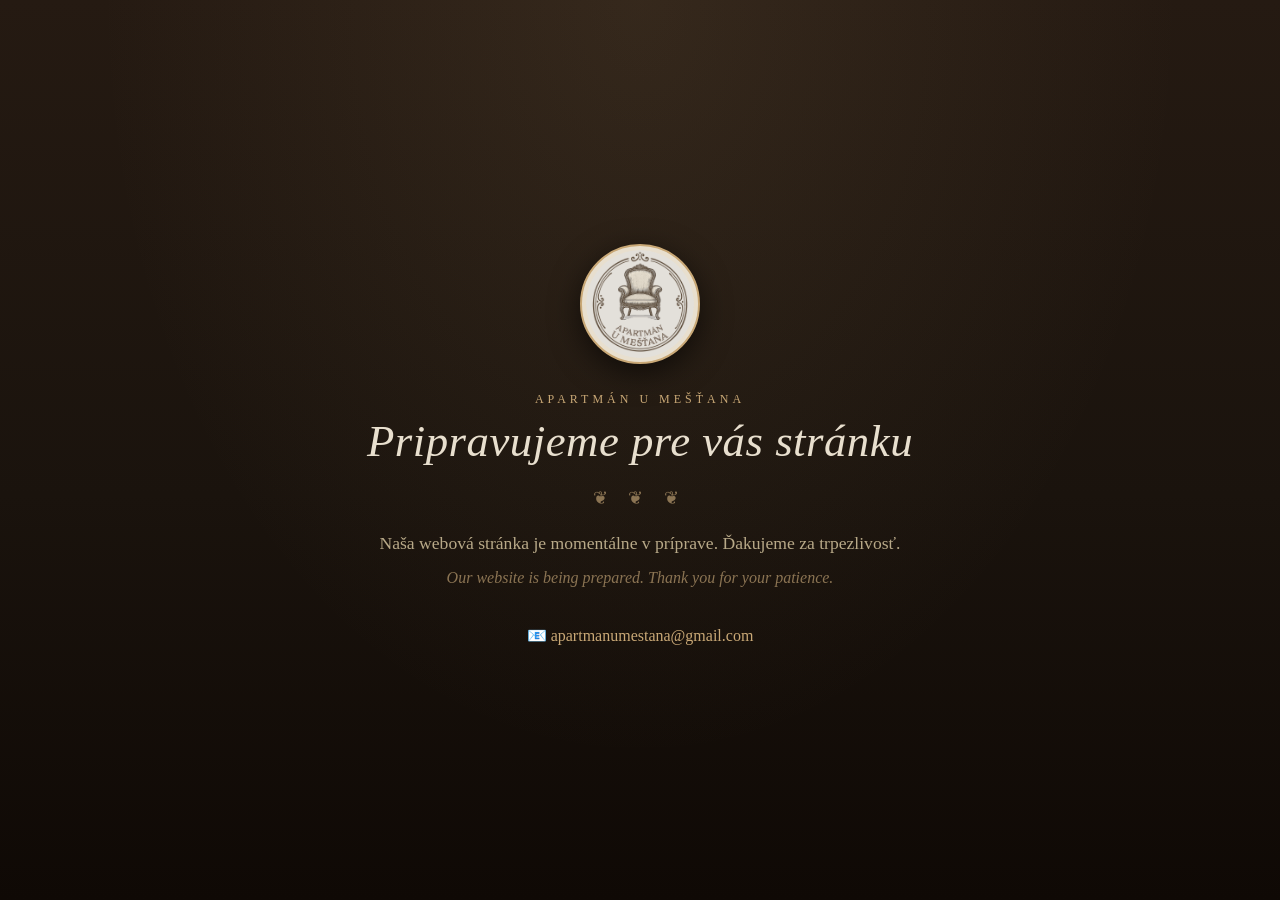
==== index.html @ 9c0160bc "Update hero lede + two section headings (SK/EN) Co-Authored-By: Claude Opus 4.8 <noreply@anthropic.c" ====
<!DOCTYPE html>
<html lang="sk">
<head>
  <meta charset="UTF-8" />
  <meta name="viewport" content="width=device-width, initial-scale=1" />
  <!-- Maintenance switch: if maintenance.js sets the flag true, show the Coming Soon page.
       Toggle by editing maintenance.js (true/false) — works from GitHub on phone or PC. -->
  <script src="maintenance.js"></script>
  <script>
    // Coming-soon redirect applies ONLY on the live site.
    // On your PC (file:// or localhost) you always see the full site,
    // regardless of the on/off switch — so you can preview any changes.
    (function () {
      var h = location.hostname;
      var isLocal = (h === "" || h === "localhost" || h === "127.0.0.1");
      if (window.SITE_MAINTENANCE && !isLocal) {
        location.replace("coming-soon.html");
      }
    })();
  </script>
  <meta name="theme-color" content="#1a130d" />

  <!-- Primary meta -->
  <title data-sk="Apartmán u Mešťana — ubytovanie v Banskej Štiavnici" data-en="Apartmán u Mešťana — accommodation in Banská Štiavnica">Apartmán u Mešťana — ubytovanie v Banskej Štiavnici</title>
  <meta name="description" data-sk="Novo zrekonštruovaný apartmán v historickom centre Banskej Štiavnice (UNESCO). Rezervujte si pobyt priamo na Booking.com." data-en="Newly renovated apartment in the historic UNESCO centre of Banská Štiavnica. Book your stay directly on Booking.com." content="Novo zrekonštruovaný apartmán v historickom centre Banskej Štiavnice (UNESCO). Rezervujte si pobyt priamo na Booking.com." />
  <link rel="canonical" href="https://apartmanumestana.sk/" />

  <!-- Open Graph -->
  <meta property="og:type" content="website" />
  <meta property="og:title" content="Apartmán u Mešťana — Banská Štiavnica" />
  <meta property="og:description" content="Novo zrekonštruovaný apartmán v historickom centre Banskej Štiavnice (UNESCO)." />
  <meta property="og:image" content="https://apartmanumestana.sk/assets/img/hero.jpg" />
  <meta property="og:url" content="https://apartmanumestana.sk/" />
  <meta property="og:locale" content="sk_SK" />
  <meta property="og:locale:alternate" content="en_US" />

  <!-- Twitter -->
  <meta name="twitter:card" content="summary_large_image" />
  <meta name="twitter:title" content="Apartmán u Mešťana — Banská Štiavnica" />
  <meta name="twitter:description" content="Novo zrekonštruovaný apartmán v historickom centre Banskej Štiavnice (UNESCO)." />
  <meta name="twitter:image" content="https://apartmanumestana.sk/assets/img/hero.jpg" />

  <!-- Favicon -->
  <link rel="icon" href="assets/favicon.png" />
  <link rel="apple-touch-icon" href="assets/favicon.png" />

  <!-- Styles -->
  <!-- Fonts (modern trial: Playfair Display headings + Inter body) -->
  <link rel="preconnect" href="https://fonts.googleapis.com" />
  <link rel="preconnect" href="https://fonts.gstatic.com" crossorigin />
  <link href="https://fonts.googleapis.com/css2?family=Inter:wght@400;500;600;700&family=Playfair+Display:ital,wght@0,500;0,600;0,700;1,500;1,600&display=swap" rel="stylesheet" />

  <link rel="stylesheet" href="styles.css" />

  <!-- Structured data -->
  <script type="application/ld+json">
  {
    "@context": "https://schema.org",
    "@type": "LodgingBusiness",
    "name": "Apartmán u Mešťana",
    "description": "Newly renovated apartment in the historic UNESCO centre of Banská Štiavnica.",
    "url": "https://apartmanumestana.sk/",
    "email": "apartmanumestana@gmail.com",
    "image": "https://apartmanumestana.sk/assets/img/hero.jpg",
    "address": {
      "@type": "PostalAddress",
      "streetAddress": "Akademická 6",
      "addressLocality": "Banská Štiavnica",
      "postalCode": "969 01",
      "addressCountry": "SK"
    },
    "geo": {
      "@type": "GeoCoordinates",
      "latitude": "48.458642",
      "longitude": "18.896763"
    },
    "amenityFeature": [
      { "@type": "LocationFeatureSpecification", "name": "Free Wi-Fi", "value": true },
      { "@type": "LocationFeatureSpecification", "name": "Parking", "value": true },
      { "@type": "LocationFeatureSpecification", "name": "Kitchen", "value": true }
    ]
  }
  </script>
</head>

<body>

  <!-- ============ HEADER / NAV ============ -->
  <header class="site-header" id="siteHeader">
    <div class="container header-inner">
      <a href="#top" class="brand">
        <img src="assets/logo.png" alt="Apartmán u Mešťana" class="brand-logo" />
        <span class="brand-name">Apartmán u Mešťana</span>
      </a>

      <nav class="nav" id="primaryNav" aria-label="Hlavná navigácia">
        <a href="#amenities" class="nav-link" data-sk="Vybavenie" data-en="Amenities">Vybavenie</a>
        <a href="#attractions" class="nav-link" data-sk="Okolie" data-en="Attractions">Okolie</a>
        <a href="#contact" class="nav-link" data-sk="Kontakt" data-en="Contact">Kontakt</a>

        <div class="lang-switch" role="group" aria-label="Language">
          <button type="button" class="lang-btn is-active" data-lang="sk" aria-pressed="true">SK</button>
          <button type="button" class="lang-btn" data-lang="en" aria-pressed="false">EN</button>
        </div>

        <a href="https://www.booking.com/hotel/sk/apartman-u-mestana.sk.html?aid=898224" target="_blank" rel="noopener" class="btn btn-primary nav-cta" data-sk="Rezervovať" data-en="Book now">Rezervovať</a>
      </nav>

      <button type="button" class="hamburger" id="hamburger" aria-label="Menu" aria-expanded="false" aria-controls="primaryNav">
        <span></span><span></span><span></span>
      </button>
    </div>
  </header>

  <main id="top">

    <!-- ============ HERO ============ -->
    <section class="hero" id="hero">
      <div class="hero-overlay"></div>
      <div class="container hero-content reveal">
        <img src="assets/logo.png" alt="Apartmán u Mešťana" class="hero-logo" />
        <p class="hero-eyebrow" data-sk="Vitajte" data-en="Welcome">Vitajte</p>
        <h1 class="hero-headline" data-sk="Apartmán u Mešťana" data-en="Apartmán u Mešťana">Apartmán u Mešťana</h1>
        <div class="hero-ornament">❦ ❦ ❦</div>
        <p class="hero-lede" data-sk="Apartmán v srdci historického centra Banskej Štiavnice zapísaného na Zozname svetového dedičstva UNESCO." data-en="An apartment in the heart of the historic centre of Banská Štiavnica, inscribed on the UNESCO World Heritage List.">Apartmán v srdci historického centra Banskej Štiavnice zapísaného na Zozname svetového dedičstva UNESCO.</p>
        <a href="https://www.booking.com/hotel/sk/apartman-u-mestana.sk.html?aid=898224" target="_blank" rel="noopener" class="btn btn-primary btn-lg" data-sk="Rezervovať" data-en="Book now">Rezervovať</a>
      </div>
    </section>

    <!-- ============ PHOTO GALLERY (apartment) ============ -->
    <section class="section" id="gallery">
      <div class="container">
        <span class="eyebrow" data-sk="Fotogaléria" data-en="Photo gallery">Fotogaléria</span>
        <h2 class="section-title" data-sk="Náš apartmán" data-en="Our apartment">Náš apartmán</h2>
        <div class="ornament">❦</div>
        <!-- Photos auto-load from assets/img/apartment/ (01.jpg, 02.jpg …) via script.js -->
        <div class="carousel">
          <button type="button" class="carousel-arrow carousel-prev" aria-label="Predchádzajúce">‹</button>
          <div class="carousel-track" id="apartmentGallery"></div>
          <button type="button" class="carousel-arrow carousel-next" aria-label="Ďalšie">›</button>
          <div class="carousel-dots" aria-hidden="true"></div>
        </div>
      </div>
    </section>

    <!-- ============ DESCRIPTION ============ -->
    <section class="section section-surface" id="about">
      <div class="container narrow">
        <span class="eyebrow" data-sk="O apartmáne" data-en="About">O apartmáne</span>
        <h2 class="section-title" data-sk="Miesto v srdci histórie" data-en="A place in the heart of history">Miesto v srdci histórie</h2>
        <div class="ornament">❦</div>
        <p class="lead" data-sk="Vitajte v Apartmáne u Mešťana – v historickom meštianskom dome zo 16. storočia priamo v centre Banskej Štiavnice. Dom je národnou kultúrnou pamiatkou a preslávila ho vzácna studňa na streche, jeden zo štiavnických divov." data-en="Welcome to Apartmán u Mešťana – a historic 16th-century burgher's house right in the centre of Banská Štiavnica. The house is a national cultural monument, made famous by the rare well on its roof, one of the wonders of Štiavnica.">Vitajte v Apartmáne u Mešťana – v historickom meštianskom dome zo 16. storočia priamo v centre Banskej Štiavnice. Dom je národnou kultúrnou pamiatkou a preslávila ho vzácna studňa na streche, jeden zo štiavnických divov.</p>
        <p data-sk="Apartmán na prvom poschodí je orientovaný do pokojnej záhrady s výhľadom do zelene a vlastnou terasou so sedením. Zažijete tu to najlepšie z oboch svetov: pamiatky UNESCO, kaviarne a galérie máte pár krokov za dverami, no vracať sa budete do tichého útočiska. Interiér s úctou nadväzuje na historický charakter domu a spája ho s pohodlím moderného bývania." data-en="The first-floor apartment faces a peaceful garden with a view of the greenery and its own seating terrace. Here you'll enjoy the best of both worlds: UNESCO monuments, cafés and galleries are just steps from your door, yet you'll return to a quiet retreat. The interior respectfully echoes the historic character of the house while pairing it with the comfort of modern living.">Apartmán na prvom poschodí je orientovaný do pokojnej záhrady s výhľadom do zelene a vlastnou terasou so sedením. Zažijete tu to najlepšie z oboch svetov: pamiatky UNESCO, kaviarne a galérie máte pár krokov za dverami, no vracať sa budete do tichého útočiska. Interiér s úctou nadväzuje na historický charakter domu a spája ho s pohodlím moderného bývania.</p>
        <p data-sk="Nebudete len návštevníkmi mesta – na chvíľu sa stanete súčasťou jeho príbehu." data-en="You won't just be visitors to the town – for a while, you'll become part of its story.">Nebudete len návštevníkmi mesta – na chvíľu sa stanete súčasťou jeho príbehu.</p>
      </div>
    </section>

    <!-- ============ KEY FACTS ============ -->
    <section class="section" id="facts">
      <div class="container">
        <span class="eyebrow" data-sk="V skratke" data-en="At a glance">V skratke</span>
        <h2 class="section-title" data-sk="Kľúčové informácie" data-en="Key facts">Kľúčové informácie</h2>
        <div class="ornament">❦</div>
        <ul class="facts-grid">
          <li class="fact reveal">
            <span class="fact-icon" aria-hidden="true"><svg viewBox="0 0 24 24" fill="none" stroke="currentColor" stroke-width="1.4" stroke-linecap="round" stroke-linejoin="round"><circle cx="8.5" cy="8" r="3"/><path d="M2.5 19.5c0-3.3 2.7-5.6 6-5.6s6 2.3 6 5.6"/><circle cx="17" cy="9" r="2.3"/><path d="M16.2 14c2.6.3 4.8 2.3 4.8 5.3"/></svg></span>
            <span class="fact-title" data-sk="Kapacita" data-en="Capacity">Kapacita</span>
            <span class="fact-desc" data-sk="2 až 3 osoby" data-en="2 to 3 guests">2 až 3 osoby</span>
          </li>
          <li class="fact reveal">
            <span class="fact-icon" aria-hidden="true"><svg viewBox="0 0 24 24" fill="none" stroke="currentColor" stroke-width="1.4" stroke-linecap="round" stroke-linejoin="round"><path d="M2 19v-4.5"/><path d="M22 19v-7"/><path d="M2 14.5h17a3 3 0 0 1 3 3"/><path d="M2 17h20"/><path d="M5 14.5v-1.6a1.3 1.3 0 0 1 1.3-1.3h3.4a1.3 1.3 0 0 1 1.3 1.3v1.6"/><path d="M11.5 14.5v-1.6a1.3 1.3 0 0 1 1.3-1.3h3.4a1.3 1.3 0 0 1 1.3 1.3v1.6"/><path d="M2 19v1.5M22 19v1.5"/></svg></span>
            <span class="fact-title" data-sk="Spálňa" data-en="Bedroom">Spálňa</span>
            <span class="fact-desc" data-sk="1 manželská posteľ" data-en="1 double bed">1 manželská posteľ</span>
          </li>
          <li class="fact reveal">
            <span class="fact-icon" aria-hidden="true"><svg viewBox="0 0 24 24" fill="none" stroke="currentColor" stroke-width="1.4" stroke-linecap="round" stroke-linejoin="round"><path d="M4 11V9a2 2 0 0 1 2-2h12a2 2 0 0 1 2 2v2"/><path d="M3 11a2 2 0 0 0-2 2v4h22v-4a2 2 0 0 0-2-2"/><path d="M4 13.5h16"/><path d="M5 17v2M19 17v2"/></svg></span>
            <span class="fact-title" data-sk="Obývačka" data-en="Living room">Obývačka</span>
            <span class="fact-desc" data-sk="Pohovka" data-en="Sofa">Pohovka</span>
          </li>
          <li class="fact reveal">
            <span class="fact-icon" aria-hidden="true"><svg viewBox="0 0 24 24" fill="none" stroke="currentColor" stroke-width="1.4" stroke-linecap="round" stroke-linejoin="round"><path d="M8 3v5a2 2 0 0 1-4 0V3"/><path d="M6 8v13"/><path d="M17 3v18"/><path d="M17 3c2 0 3 2.2 3 5.2 0 2.4-1.2 3.8-3 3.8"/></svg></span>
            <span class="fact-title" data-sk="Kuchyňa" data-en="Kitchen">Kuchyňa</span>
            <span class="fact-desc" data-sk="a jedálenský stôl" data-en="&amp; dining table">a jedálenský stôl</span>
          </li>
          <li class="fact reveal">
            <span class="fact-icon" aria-hidden="true"><svg viewBox="0 0 24 24" fill="none" stroke="currentColor" stroke-width="1.4" stroke-linecap="round" stroke-linejoin="round"><path d="M4 12V6.5A2 2 0 0 1 8 6"/><path d="M2.5 12h19"/><path d="M4 12v2.5A4.5 4.5 0 0 0 8.5 19h7a4.5 4.5 0 0 0 4.5-4.5V12"/><path d="M7 19l-1 2M17 19l1 2"/></svg></span>
            <span class="fact-title" data-sk="Kúpeľňa" data-en="Bathroom">Kúpeľňa</span>
            <span class="fact-desc" data-sk="s vaňou" data-en="with a bathtub">s vaňou</span>
          </li>
          <li class="fact reveal">
            <span class="fact-icon" aria-hidden="true"><svg viewBox="0 0 24 24" fill="none" stroke="currentColor" stroke-width="1.4" stroke-linecap="round" stroke-linejoin="round"><path d="M3 9.5V20"/><path d="M3 15h3v5"/><path d="M21 9.5V20"/><path d="M21 15h-3v5"/><path d="M8.5 12.5h7"/><path d="M12 12.5V19.5"/><path d="M9.8 19.5h4.4"/></svg></span>
            <span class="fact-title" data-sk="Pokojná terasa" data-en="Quiet terrace">Pokojná terasa</span>
            <span class="fact-desc" data-sk="a záhrada" data-en="&amp; garden">a záhrada</span>
          </li>
          <li class="fact reveal">
            <span class="fact-icon" aria-hidden="true"><svg viewBox="0 0 24 24" fill="none" stroke="currentColor" stroke-width="1.4" stroke-linecap="round" stroke-linejoin="round"><path d="M2.5 9.5a15 15 0 0 1 19 0"/><path d="M5.5 12.7a10 10 0 0 1 13 0"/><path d="M8.5 15.9a5.5 5.5 0 0 1 7 0"/><circle cx="12" cy="19" r=".8" fill="currentColor" stroke="none"/></svg></span>
            <span class="fact-title" data-sk="WiFi" data-en="Wi-Fi">WiFi</span>
            <span class="fact-desc" data-sk="zdarma" data-en="free">zdarma</span>
          </li>
          <li class="fact reveal">
            <span class="fact-icon" aria-hidden="true"><svg viewBox="0 0 24 24" fill="none" stroke="currentColor" stroke-width="1.4" stroke-linecap="round" stroke-linejoin="round"><rect x="4" y="4" width="16" height="16" rx="3.5"/><path d="M10 16.5V7.5h3.3a2.6 2.6 0 0 1 0 5.2H10"/></svg></span>
            <span class="fact-title" data-sk="Parkovanie" data-en="Parking">Parkovanie</span>
            <span class="fact-desc" data-sk="30 m od apartmánu" data-en="30 m from the apartment">30 m od apartmánu</span>
          </li>
        </ul>
      </div>
    </section>

    <!-- ============ AMENITIES ============ -->
    <section class="section section-surface" id="amenities">
      <div class="container">
        <span class="eyebrow" data-sk="Vybavenie" data-en="Amenities">Vybavenie</span>
        <h2 class="section-title" data-sk="Vybavenie apartmánu" data-en="Apartment amenities">Vybavenie apartmánu</h2>
        <div class="ornament">❦</div>
        <div class="amenities-grid">

          <div class="amenity-group reveal">
            <h3 class="amenity-title" data-sk="Spálňa" data-en="Bedroom">Spálňa</h3>
            <ul class="checklist">
              <li data-sk="Posteľná bielizeň" data-en="Bed linen">Posteľná bielizeň</li>
              <li data-sk="Zásuvky pri posteli" data-en="Bedside sockets">Zásuvky pri posteli</li>
            </ul>
          </div>

          <div class="amenity-group reveal">
            <h3 class="amenity-title" data-sk="Obývačka" data-en="Living room">Obývačka</h3>
            <ul class="checklist">
              <li data-sk="TV s plochou obrazovkou" data-en="Flat-screen TV">TV s plochou obrazovkou</li>
              <li data-sk="Wi-Fi" data-en="Wi-Fi">Wi-Fi</li>
              <li data-sk="Rádio" data-en="Radio">Rádio</li>
              <li data-sk="Spoločenské hry" data-en="Board games">Spoločenské hry</li>
              <li data-sk="Knihy" data-en="Books">Knihy</li>
            </ul>
          </div>

          <div class="amenity-group reveal">
            <h3 class="amenity-title" data-sk="Kuchyňa" data-en="Kitchen">Kuchyňa</h3>
            <ul class="checklist">
              <li data-sk="Chladnička" data-en="Fridge">Chladnička</li>
              <li data-sk="Mikrovlnná rúra" data-en="Microwave">Mikrovlnná rúra</li>
              <li data-sk="Varná doska" data-en="Hob">Varná doska</li>
              <li data-sk="Kávovar" data-en="Coffee maker">Kávovar</li>
              <li data-sk="Príslušenstvo na prípravu čaju/kávy" data-en="Tea/coffee making facilities">Príslušenstvo na prípravu čaju/kávy</li>
              <li data-sk="Hriankovač" data-en="Toaster">Hriankovač</li>
              <li data-sk="Rýchlovarná kanvica" data-en="Kettle">Rýchlovarná kanvica</li>
              <li data-sk="Kuchynský riad" data-en="Kitchenware">Kuchynský riad</li>
            </ul>
          </div>

          <div class="amenity-group reveal">
            <h3 class="amenity-title" data-sk="Kúpeľňa" data-en="Bathroom">Kúpeľňa</h3>
            <ul class="checklist">
              <li data-sk="Vaňa so sprchou" data-en="Bath with shower">Vaňa so sprchou</li>
              <li data-sk="Uteráky" data-en="Towels">Uteráky</li>
              <li data-sk="Toaletný papier" data-en="Toilet paper">Toaletný papier</li>
              <li data-sk="Toaletné potreby" data-en="Toiletries">Toaletné potreby</li>
              <li data-sk="Sušič na vlasy" data-en="Hair dryer">Sušič na vlasy</li>
            </ul>
          </div>

          <div class="amenity-group reveal">
            <h3 class="amenity-title" data-sk="Ďalšie vybavenie" data-en="More amenities">Ďalšie vybavenie</h3>
            <ul class="checklist">
              <li data-sk="Šatníková skriňa" data-en="Wardrobe">Šatníková skriňa</li>
              <li data-sk="Stojan na oblečenie" data-en="Clothes rack">Stojan na oblečenie</li>
              <li data-sk="Papuče" data-en="Slippers">Papuče</li>
              <li data-sk="Čistiace prostriedky" data-en="Cleaning products">Čistiace prostriedky</li>
              <li data-sk="Sušiak na bielizeň" data-en="Drying rack">Sušiak na bielizeň</li>
              <li data-sk="Ventilátor" data-en="Fan">Ventilátor</li>
              <li data-sk="Kúrenie" data-en="Heating">Kúrenie</li>
            </ul>
          </div>

          <div class="amenity-group reveal">
            <h3 class="amenity-title" data-sk="Exteriér a bezpečnosť" data-en="Outdoor &amp; safety">Exteriér a bezpečnosť</h3>
            <ul class="checklist">
              <li data-sk="Hasiace prístroje" data-en="Fire extinguishers">Hasiace prístroje</li>
              <li data-sk="Vonkajší kamerový systém" data-en="Outdoor CCTV">Vonkajší kamerový systém</li>
              <li data-sk="Záhradný nábytok" data-en="Garden furniture">Záhradný nábytok</li>
              <li data-sk="Pokojná terasa" data-en="Quiet terrace">Pokojná terasa</li>
              <li data-sk="Slnečné pátio" data-en="Sunny patio">Slnečné pátio</li>
              <li data-sk="Záhrada s výhľadmi" data-en="Garden with views">Záhrada s výhľadmi</li>
            </ul>
          </div>

        </div>
      </div>
    </section>

    <!-- ============ ATTRACTIONS ============ -->
    <section class="section" id="attractions">
      <div class="container">
        <span class="eyebrow" data-sk="Okolie" data-en="Nearby">Okolie</span>
        <h2 class="section-title" data-sk="Zaujímavosti v okolí" data-en="Nearby attractions">Zaujímavosti v okolí</h2>
        <div class="ornament">❦</div>
        <div class="cards-grid is-collapsed" id="attractionsGrid">

          <article class="card reveal">
            <div class="card-media"><img src="assets/img/attractions/stary-zamok.jpg" alt="Starý zámok" loading="lazy" /></div>
            <div class="card-body">
              <span class="card-label" data-sk="Hrad" data-en="Castle">Hrad</span>
              <h3 class="card-title" data-sk="Starý zámok" data-en="Old Castle">Starý zámok</h3>
              <p data-sk="Najcennejšia historická pamiatka mesta, ktorá vznikla prestavbou románskeho kostola z 13. storočia na mestský hrad. Najväčšou premenou prešla v 16. storočí počas tureckého nebezpečenstva, keď pribudli obranné múry, bašty a strážne veže. Dnes tu sídli Slovenské banské múzeum s expozíciami od kováčskej dielne až po autentickú mučiareň." data-en="The town's most valuable historic monument, created by rebuilding a 13th-century Romanesque church into a town castle. Its greatest transformation came in the 16th century during the Turkish threat, when defensive walls, bastions and watchtowers were added. Today it houses the Slovak Mining Museum, with exhibits from a blacksmith's workshop to an authentic torture chamber.">Najcennejšia historická pamiatka mesta, ktorá vznikla prestavbou románskeho kostola z 13. storočia na mestský hrad. Najväčšou premenou prešla v 16. storočí počas tureckého nebezpečenstva, keď pribudli obranné múry, bašty a strážne veže. Dnes tu sídli Slovenské banské múzeum s expozíciami od kováčskej dielne až po autentickú mučiareň.</p>
            </div>
          </article>

          <article class="card reveal">
            <div class="card-media"><img src="assets/img/attractions/novy-zamok.jpg" alt="Nový zámok" loading="lazy" /></div>
            <div class="card-body">
              <span class="card-label" data-sk="Veža" data-en="Tower">Veža</span>
              <h3 class="card-title" data-sk="Nový zámok" data-en="New Castle">Nový zámok</h3>
              <p data-sk="Renesančná strážna veža postavená v rokoch 1564 – 1571 na vrchu Frauenberg ako súčasť obrany proti tureckým vpádom. Šesťpodlažná stavba so štyrmi nárožnými baštami patrila do signalizačnej siete stredoslovenských banských miest. Dnes tu nájdete expozíciu protitureckých bojov a z najvyššieho poschodia jedinečný panoramatický výhľad na mesto." data-en="A Renaissance watchtower built between 1564 and 1571 on Frauenberg hill as part of the defenses against Turkish raids. The six-storey structure with four corner bastions belonged to the signal network of the Central Slovak mining towns. Today it holds an exhibition on the anti-Turkish wars and offers a unique panoramic view of the town from its top floor.">Renesančná strážna veža postavená v rokoch 1564 – 1571 na vrchu Frauenberg ako súčasť obrany proti tureckým vpádom. Šesťpodlažná stavba so štyrmi nárožnými baštami patrila do signalizačnej siete stredoslovenských banských miest. Dnes tu nájdete expozíciu protitureckých bojov a z najvyššieho poschodia jedinečný panoramatický výhľad na mesto.</p>
            </div>
          </article>

          <article class="card reveal">
            <div class="card-media"><img src="assets/img/attractions/trojicne-namestie.jpg" alt="Trojičné námestie" loading="lazy" /></div>
            <div class="card-body">
              <span class="card-label" data-sk="Námestie" data-en="Square">Námestie</span>
              <h3 class="card-title" data-sk="Trojičné námestie" data-en="Holy Trinity Square">Trojičné námestie</h3>
              <p data-sk="Hlavné a najživšie námestie mesta, od stredoveku centrum spoločenského aj obchodného života Banskej Štiavnice. Jeho dominantou je takmer 19 metrov vysoký barokový Morový stĺp Najsvätejšej Trojice z rokov 1710 – 1711. Námestie obklopujú historické budovy vrátane radnice a Berggerichtu, ktoré spájajú gotiku, renesanciu aj baroko." data-en="The town's main and liveliest square, the centre of social and commercial life since the Middle Ages. It is dominated by the nearly 19-metre Baroque Holy Trinity plague column from 1710–1711. The square is surrounded by historic buildings, including the town hall and the Berggericht, blending Gothic, Renaissance and Baroque.">Hlavné a najživšie námestie mesta, od stredoveku centrum spoločenského aj obchodného života Banskej Štiavnice. Jeho dominantou je takmer 19 metrov vysoký barokový Morový stĺp Najsvätejšej Trojice z rokov 1710 – 1711. Námestie obklopujú historické budovy vrátane radnice a Berggerichtu, ktoré spájajú gotiku, renesanciu aj baroko.</p>
            </div>
          </article>

          <article class="card reveal">
            <div class="card-media"><img src="assets/img/attractions/morovy-stlp.jpg" alt="Morový stĺp Najsvätejšej Trojice" loading="lazy" /></div>
            <div class="card-body">
              <span class="card-label" data-sk="Pamiatka" data-en="Monument">Pamiatka</span>
              <h3 class="card-title" data-sk="Morový stĺp" data-en="Plague Column">Morový stĺp</h3>
              <p data-sk="Jedna z najkrajších barokových pamiatok na Slovensku, postavená začiatkom 18. storočia ako poďakovanie za skončenie morovej epidémie. Takmer devätnásť metrov vysoký stĺp zdobia desiatky sôch svätcov, anjelov a náboženských symbolov. Po stáročia bol miestom procesií a slávností a dodnes tvorí prirodzené centrum historického jadra." data-en="One of the most beautiful Baroque monuments in Slovakia, erected in the early 18th century in thanks for the end of a plague epidemic. The nearly nineteen-metre column is adorned with dozens of statues of saints, angels and religious symbols. For centuries a site of processions and celebrations, it still forms the natural centre of the historic core.">Jedna z najkrajších barokových pamiatok na Slovensku, postavená začiatkom 18. storočia ako poďakovanie za skončenie morovej epidémie. Takmer devätnásť metrov vysoký stĺp zdobia desiatky sôch svätcov, anjelov a náboženských symbolov. Po stáročia bol miestom procesií a slávností a dodnes tvorí prirodzené centrum historického jadra.</p>
            </div>
          </article>

          <article class="card reveal">
            <div class="card-media"><img src="assets/img/attractions/trotuar.jpg" alt="Trotuár" loading="lazy" /></div>
            <div class="card-body">
              <span class="card-label" data-sk="Korzo" data-en="Promenade">Korzo</span>
              <h3 class="card-title" data-sk="Trotuár" data-en="The Trotuár">Trotuár</h3>
              <p data-sk="Približne 140 metrov dlhý vyvýšený chodník na ulici Andreja Kmeťa, ktorého názov pochádza z francúzskeho trottoir. Kedysi bol spoločenským centrom mesta, kde sa stretávali študenti Baníckej akadémie a mešťania — hovorilo sa mu aj „štiavnické korzo“. Dnes ho lemujú meštianske domy, galérie, kaviarne a reštaurácie a nájdete tu aj sochu legendárneho Nácka." data-en="An approximately 140-metre raised walkway on Andreja Kmeťa Street, its name derived from the French trottoir. Once the town's social hub where students of the Mining Academy met the townsfolk — it was also called the 'Štiavnica promenade'. Today it is lined with townhouses, galleries, cafés and restaurants, and you will also find the statue of the legendary Nácko here.">Približne 140 metrov dlhý vyvýšený chodník na ulici Andreja Kmeťa, ktorého názov pochádza z francúzskeho trottoir. Kedysi bol spoločenským centrom mesta, kde sa stretávali študenti Baníckej akadémie a mešťania — hovorilo sa mu aj „štiavnické korzo“. Dnes ho lemujú meštianske domy, galérie, kaviarne a reštaurácie a nájdete tu aj sochu legendárneho Nácka.</p>
            </div>
          </article>

          <article class="card reveal">
            <div class="card-media"><img src="assets/img/attractions/botanicka-zahrada.jpg" alt="Botanická záhrada" loading="lazy" /></div>
            <div class="card-body">
              <span class="card-label" data-sk="Príroda" data-en="Nature">Príroda</span>
              <h3 class="card-title" data-sk="Botanická záhrada" data-en="Botanical Garden">Botanická záhrada</h3>
              <p data-sk="Jedna z najstarších botanických záhrad na Slovensku, založená v areáli bývalej Baníckej a lesníckej akadémie. Prvé dreviny tu vysadil profesor Rudolf Feistmantel v rokoch 1838 – 1839 a dnes na ploche 3,5 hektára rastie viac ako 200 druhov stromov a kríkov. Najväčšou pýchou sú majestátne sekvojovce mamutie, vysadené už okolo roku 1880." data-en="One of the oldest botanical gardens in Slovakia, founded on the grounds of the former Mining and Forestry Academy. The first trees were planted by Professor Rudolf Feistmantel in 1838–1839, and today more than 200 species of trees and shrubs grow across its 3.5 hectares. Its greatest pride are the majestic giant sequoias, planted around 1880.">Jedna z najstarších botanických záhrad na Slovensku, založená v areáli bývalej Baníckej a lesníckej akadémie. Prvé dreviny tu vysadil profesor Rudolf Feistmantel v rokoch 1838 – 1839 a dnes na ploche 3,5 hektára rastie viac ako 200 druhov stromov a kríkov. Najväčšou pýchou sú majestátne sekvojovce mamutie, vysadené už okolo roku 1880.</p>
            </div>
          </article>

          <article class="card reveal">
            <div class="card-media"><img src="assets/img/attractions/hrob-mariny.jpg" alt="Hrob Maríny" loading="lazy" /></div>
            <div class="card-body">
              <span class="card-label" data-sk="Pamiatka" data-en="Landmark">Pamiatka</span>
              <h3 class="card-title" data-sk="Hrob Maríny" data-en="Marína's Grave">Hrob Maríny</h3>
              <p data-sk="Na Evanjelickom cintoríne je pochovaná Mária Pischlová, ktorá sa do dejín slovenskej literatúry zapísala ako Marína. Sládkovič jej po svadbe daroval rukopis básne a ona ho uchovávala až do svojej smrti v roku 1899. Jej hrob patrí dnes medzi najnavštevovanejšie literárne miesta na Slovensku." data-en="Mária Pischlová, who entered the history of Slovak literature as Marína, is buried in the Lutheran cemetery. After her wedding Sládkovič gave her the manuscript of the poem, and she kept it until her death in 1899. Her grave is today among the most visited literary sites in Slovakia.">Na Evanjelickom cintoríne je pochovaná Mária Pischlová, ktorá sa do dejín slovenskej literatúry zapísala ako Marína. Sládkovič jej po svadbe daroval rukopis básne a ona ho uchovávala až do svojej smrti v roku 1899. Jej hrob patrí dnes medzi najnavštevovanejšie literárne miesta na Slovensku.</p>
            </div>
          </article>

          <article class="card reveal">
            <div class="card-media"><img src="assets/img/attractions/piargska-brana.jpg" alt="Piargska brána" loading="lazy" /></div>
            <div class="card-body">
              <span class="card-label" data-sk="Pamiatka" data-en="Landmark">Pamiatka</span>
              <h3 class="card-title" data-sk="Piargska brána" data-en="Piarg Gate">Piargska brána</h3>
              <p data-sk="Postavená v roku 1554 ako súčasť obranného systému mesta proti vpádom Osmanskej ríše. Z piatich pôvodných mestských brán je jedinou, ktorá sa zachovala do súčasnosti. V 18. storočí bola prestavaná do elegantnejšej barokovej podoby a nad jej priechodom dodnes nájdete kamenný erb mesta." data-en="Built in 1554 as part of the town's defensive system against incursions by the Ottoman Empire. Of the five original town gates it is the only one that has survived to the present. In the 18th century it was rebuilt into a more elegant Baroque form, and above its passage you can still find the town's stone coat of arms.">Postavená v roku 1554 ako súčasť obranného systému mesta proti vpádom Osmanskej ríše. Z piatich pôvodných mestských brán je jedinou, ktorá sa zachovala do súčasnosti. V 18. storočí bola prestavaná do elegantnejšej barokovej podoby a nad jej priechodom dodnes nájdete kamenný erb mesta.</p>
            </div>
          </article>

          <article class="card reveal">
            <div class="card-media"><img src="assets/img/attractions/kalvaria.jpg" alt="Kalvária v Banskej Štiavnici" loading="lazy" /></div>
            <div class="card-body">
              <span class="card-label" data-sk="UNESCO" data-en="UNESCO">UNESCO</span>
              <h3 class="card-title" data-sk="Kalvária" data-en="Calvary">Kalvária</h3>
              <p data-sk="Jedna z najkrajších barokových kalvárií v Európe, postavená v rokoch 1744 – 1751 na vrchu Scharffenberg. Komplex tvorí 23 sakrálnych objektov rozmiestnených po svahu vulkanického kopca, pričom dominantou je Horný kostol s nádherným výhľadom. Po desaťročiach chátrania prešla medzinárodne oceňovanou obnovou a je zapísaná v zozname UNESCO." data-en="One of the most beautiful Baroque calvaries in Europe, built between 1744 and 1751 on Scharffenberg hill. The complex consists of 23 sacral structures spread across the slope of a volcanic hill, dominated by the Upper Church with its magnificent view. After decades of decay it underwent an internationally acclaimed restoration and is inscribed on the UNESCO list.">Jedna z najkrajších barokových kalvárií v Európe, postavená v rokoch 1744 – 1751 na vrchu Scharffenberg. Komplex tvorí 23 sakrálnych objektov rozmiestnených po svahu vulkanického kopca, pričom dominantou je Horný kostol s nádherným výhľadom. Po desaťročiach chátrania prešla medzinárodne oceňovanou obnovou a je zapísaná v zozname UNESCO.</p>
            </div>
          </article>

          <article class="card reveal">
            <div class="card-media"><img src="assets/img/attractions/klopacka.jpg" alt="Klopačka" loading="lazy" /></div>
            <div class="card-body">
              <span class="card-label" data-sk="Pamiatka" data-en="Landmark">Pamiatka</span>
              <h3 class="card-title" data-sk="Klopačka" data-en="Klopačka">Klopačka</h3>
              <p data-sk="Stavba z roku 1681, ktorá dreveným kladivom oznamovala začiatok a koniec pracovných zmien v baniach. Slúžila zároveň ako sídlo banskej stráže a menšia väznica pre baníkov, ktorí porušili pracovnú disciplínu. Jej drevená vežička s otvorenou zvonicou patrí k najfotografovanejším miestam v meste." data-en="A building from 1681 that used a wooden hammer to announce the start and end of mining shifts. It also served as the seat of the mining guard and a small prison for miners who broke work discipline. Its wooden turret with an open bell tower is among the most photographed spots in town.">Stavba z roku 1681, ktorá dreveným kladivom oznamovala začiatok a koniec pracovných zmien v baniach. Slúžila zároveň ako sídlo banskej stráže a menšia väznica pre baníkov, ktorí porušili pracovnú disciplínu. Jej drevená vežička s otvorenou zvonicou patrí k najfotografovanejším miestam v meste.</p>
            </div>
          </article>

          <article class="card reveal">
            <div class="card-media"><img src="assets/img/attractions/kammerhof.jpg" alt="Kammerhof" loading="lazy" /></div>
            <div class="card-body">
              <span class="card-label" data-sk="Múzeum" data-en="Museum">Múzeum</span>
              <h3 class="card-title" data-sk="Kammerhof" data-en="Kammerhof">Kammerhof</h3>
              <p data-sk="Najcennejší svetský pamiatkový objekt mesta, kde od 16. storočia sídlil Hlavný komorskogrófsky úrad riadiaci baníctvo celej stredoslovenskej oblasti. Rozsiahly komplex vznikal postupným spájaním viacerých starších budov. Dnes je hlavným sídlom Slovenského banského múzea s najrozsiahlejšou expozíciou dejín baníctva na Slovensku." data-en="The town's most valuable secular monument, where the Chief Chamber-Count's Office governed mining across the entire Central Slovak region from the 16th century. The extensive complex grew by gradually joining several older buildings. Today it is the main seat of the Slovak Mining Museum, with the most comprehensive exhibition on the history of mining in Slovakia.">Najcennejší svetský pamiatkový objekt mesta, kde od 16. storočia sídlil Hlavný komorskogrófsky úrad riadiaci baníctvo celej stredoslovenskej oblasti. Rozsiahly komplex vznikal postupným spájaním viacerých starších budov. Dnes je hlavným sídlom Slovenského banského múzea s najrozsiahlejšou expozíciou dejín baníctva na Slovensku.</p>
            </div>
          </article>

          <article class="card reveal">
            <div class="card-media"><img src="assets/img/attractions/sitno.jpg" alt="Sitno" loading="lazy" /></div>
            <div class="card-body">
              <span class="card-label" data-sk="Príroda" data-en="Nature">Príroda</span>
              <h3 class="card-title" data-sk="Sitno" data-en="Sitno">Sitno</h3>
              <p data-sk="Najvyšší vrch Štiavnických vrchov (1 009 m n. m.) so zvyškami stredovekého hradu z 13. storočia a vyhliadkovou vežou. Je opradený legendou o sitnianskych rytieroch, ktorí spia vo vnútri vrchu a prídu na pomoc národu v časoch najväčšej núdze. Výstup patrí k najobľúbenejším turistickým trasám v okolí, najčastejšie od Počúvadlianskeho jazera." data-en="The highest peak of the Štiavnica Hills (1,009 m a.s.l.), with the remains of a 13th-century medieval castle and a lookout tower. It is wrapped in the legend of the knights of Sitno, who sleep inside the mountain and will come to the nation's aid in times of greatest need. The ascent is among the most popular hiking routes in the area, most often starting from Počúvadlo Lake.">Najvyšší vrch Štiavnických vrchov (1 009 m n. m.) so zvyškami stredovekého hradu z 13. storočia a vyhliadkovou vežou. Je opradený legendou o sitnianskych rytieroch, ktorí spia vo vnútri vrchu a prídu na pomoc národu v časoch najväčšej núdze. Výstup patrí k najobľúbenejším turistickým trasám v okolí, najčastejšie od Počúvadlianskeho jazera.</p>
            </div>
          </article>

          <article class="card reveal">
            <div class="card-media"><img src="assets/img/attractions/cesta-v-case.jpg" alt="Cesta v čase" loading="lazy" /></div>
            <div class="card-body">
              <span class="card-label" data-sk="Zážitok" data-en="Experience">Zážitok</span>
              <h3 class="card-title" data-sk="Cesta v čase" data-en="Journey Through Time">Cesta v čase</h3>
              <p data-sk="Moderná zážitková expozícia priamo na Trojičnom námestí, ktorá využíva virtuálnu realitu, hologramy a interaktívne projekcie. Približne hodinová prehliadka prevedie návštevníkov históriou mesta od vzniku štiavnického supervulkánu až po rozkvet baníctva. Vhodná je pre deti aj dospelých — mnohé exponáty si možno vyskúšať na vlastnej koži." data-en="A modern experiential exhibition right on Holy Trinity Square, using virtual reality, holograms and interactive projections. The roughly hour-long tour takes visitors through the town's history, from the birth of the Štiavnica supervolcano to the flourishing of mining. Suitable for children and adults alike — many exhibits can be tried first-hand.">Moderná zážitková expozícia priamo na Trojičnom námestí, ktorá využíva virtuálnu realitu, hologramy a interaktívne projekcie. Približne hodinová prehliadka prevedie návštevníkov históriou mesta od vzniku štiavnického supervulkánu až po rozkvet baníctva. Vhodná je pre deti aj dospelých — mnohé exponáty si možno vyskúšať na vlastnej koži.</p>
            </div>
          </article>

          <article class="card reveal">
            <div class="card-media"><img src="assets/img/attractions/dom-mariny.jpg" alt="Dom Maríny a Banka lásky" loading="lazy" /></div>
            <div class="card-body">
              <span class="card-label" data-sk="Múzeum" data-en="Museum">Múzeum</span>
              <h3 class="card-title" data-sk="Dom Maríny a Banka lásky" data-en="Marína's House &amp; Bank of Love">Dom Maríny a Banka lásky</h3>
              <p data-sk="Dom na Radničnom námestí spojený s Máriou Pischlovou, životnou láskou básnika Andreja Sládkoviča a inšpiráciou pre báseň Marína. Vznikla tu zážitková expozícia Banka lásky s Trezorom lásky vytvoreným z veršov básne. Po požiaroch v marci 2023 je expozícia dočasne zatvorená a prechádza obnovou." data-en="A house on Radničné Square connected with Mária Pischlová, the lifelong love of poet Andrej Sládkovič and the inspiration for the poem Marína. The Bank of Love experience was created here, with a Vault of Love made from the poem's verses. Following fires in March 2023, the exhibition is temporarily closed and undergoing restoration.">Dom na Radničnom námestí spojený s Máriou Pischlovou, životnou láskou básnika Andreja Sládkoviča a inšpiráciou pre báseň Marína. Vznikla tu zážitková expozícia Banka lásky s Trezorom lásky vytvoreným z veršov básne. Po požiaroch v marci 2023 je expozícia dočasne zatvorená a prechádza obnovou.</p>
            </div>
          </article>

          <article class="card reveal">
            <div class="card-media"><img src="assets/img/attractions/pocuvadlianske-jazero.jpg" alt="Počúvadlianske jazero" loading="lazy" /></div>
            <div class="card-body">
              <span class="card-label" data-sk="Príroda" data-en="Nature">Príroda</span>
              <h3 class="card-title" data-sk="Počúvadlianske jazero" data-en="Počúvadlo Lake">Počúvadlianske jazero</h3>
              <p data-sk="Najväčší a najnavštevovanejší zachovaný tajch v regióne, vzdialený približne 12 kilometrov od centra mesta. Vzniklo v 18. storočí ako súčasť vodohospodárskeho systému štiavnických baní. Dnes láka čistou vodou, plážami a vodnými športmi a je ideálnym východiskom na výstup na Sitno." data-en="The largest and most visited preserved reservoir in the region, about 12 kilometres from the town centre. It was created in the 18th century as part of the water-management system of the Štiavnica mines. Today it attracts visitors with its clean water, beaches and water sports, and is an ideal starting point for the ascent of Sitno.">Najväčší a najnavštevovanejší zachovaný tajch v regióne, vzdialený približne 12 kilometrov od centra mesta. Vzniklo v 18. storočí ako súčasť vodohospodárskeho systému štiavnických baní. Dnes láka čistou vodou, plážami a vodnými športmi a je ideálnym východiskom na výstup na Sitno.</p>
            </div>
          </article>

          <article class="card reveal">
            <div class="card-media"><img src="assets/img/attractions/tajchy.jpg" alt="Tajchy" loading="lazy" /></div>
            <div class="card-body">
              <span class="card-label" data-sk="Príroda" data-en="Nature">Príroda</span>
              <h3 class="card-title" data-sk="Tajchy" data-en="The Tajchy">Tajchy</h3>
              <p data-sk="Umelé vodné nádrže budované od 16. do 18. storočia, ktoré poháňali čerpadlá a ťažné stroje v baniach. V čase najväčšieho rozmachu tvorilo systém takmer 60 tajchov a stovky kilometrov zberných jarkov; dodnes sa zachovalo približne 24. Sú jedným z hlavných dôvodov zápisu mesta do zoznamu UNESCO a dnes slúžia na oddych, turistiku aj kúpanie." data-en="Artificial water reservoirs built from the 16th to the 18th century to power the pumps and hoisting machines in the mines. At their peak the system comprised nearly 60 reservoirs and hundreds of kilometres of collecting channels; about 24 survive today. They are one of the main reasons for the town's UNESCO listing and now serve for relaxation, hiking and swimming.">Umelé vodné nádrže budované od 16. do 18. storočia, ktoré poháňali čerpadlá a ťažné stroje v baniach. V čase najväčšieho rozmachu tvorilo systém takmer 60 tajchov a stovky kilometrov zberných jarkov; dodnes sa zachovalo približne 24. Sú jedným z hlavných dôvodov zápisu mesta do zoznamu UNESCO a dnes slúžia na oddych, turistiku aj kúpanie.</p>
            </div>
          </article>

          <article class="card reveal">
            <div class="card-media"><img src="assets/img/attractions/cervena-studna.jpg" alt="Červená studňa" loading="lazy" /></div>
            <div class="card-body">
              <span class="card-label" data-sk="Príroda" data-en="Nature">Príroda</span>
              <h3 class="card-title" data-sk="Červená studňa" data-en="Červená Studňa">Červená studňa</h3>
              <p data-sk="Obľúbené výletné miesto, ktoré už od 19. storočia slúžilo ako oddychová lokalita pre obyvateľov mesta a študentov Baníckej akadémie. Dnes je významným turistickým uzlom s chodníkmi ku Kalvárii, menhirom, tajchom aj na Sitno. Názov pochádza od prameňa, ktorého voda mala pre obsah železa červenkasté sfarbenie." data-en="A popular excursion spot that has served as a recreation area for the town's residents and Mining Academy students since the 19th century. Today it is an important tourist junction, with trails to the Calvary, the menhirs, the reservoirs and to Sitno. Its name ('Red Well') comes from a spring whose water had a reddish tinge from its iron content.">Obľúbené výletné miesto, ktoré už od 19. storočia slúžilo ako oddychová lokalita pre obyvateľov mesta a študentov Baníckej akadémie. Dnes je významným turistickým uzlom s chodníkmi ku Kalvárii, menhirom, tajchom aj na Sitno. Názov pochádza od prameňa, ktorého voda mala pre obsah železa červenkasté sfarbenie.</p>
            </div>
          </article>

          <article class="card reveal">
            <div class="card-media"><img src="assets/img/attractions/muzeum-hoffmanna.jpg" alt="Múzeum Deža Hoffmanna" loading="lazy" /></div>
            <div class="card-body">
              <span class="card-label" data-sk="Múzeum" data-en="Museum">Múzeum</span>
              <h3 class="card-title" data-sk="Múzeum Deža Hoffmanna" data-en="Dežo Hoffmann Museum">Múzeum Deža Hoffmanna</h3>
              <p data-sk="Rodný dom svetoznámeho fotografa, ktorého meno je neoddeliteľne spojené so skupinou Beatles. Pred jeho objektívom stáli Rolling Stones, Frank Sinatra, Marilyn Monroe, Charlie Chaplin či Jimi Hendrix. Komorné múzeum si prezriete za 30 až 60 minút a je ideálnou zastávkou pre milovníkov fotografie aj hudby." data-en="The birthplace of the world-famous photographer whose name is inseparably linked with the Beatles. The Rolling Stones, Frank Sinatra, Marilyn Monroe, Charlie Chaplin and Jimi Hendrix all posed before his lens. The intimate museum takes 30 to 60 minutes to see and is an ideal stop for lovers of photography and music alike.">Rodný dom svetoznámeho fotografa, ktorého meno je neoddeliteľne spojené so skupinou Beatles. Pred jeho objektívom stáli Rolling Stones, Frank Sinatra, Marilyn Monroe, Charlie Chaplin či Jimi Hendrix. Komorné múzeum si prezriete za 30 až 60 minút a je ideálnou zastávkou pre milovníkov fotografie aj hudby.</p>
            </div>
          </article>

          <article class="card reveal">
            <div class="card-media"><img src="assets/img/attractions/kostol-katariny.jpg" alt="Kostol sv. Kataríny" loading="lazy" /></div>
            <div class="card-body">
              <span class="card-label" data-sk="Kostol" data-en="Church">Kostol</span>
              <h3 class="card-title" data-sk="Kostol sv. Kataríny" data-en="Church of St. Catherine">Kostol sv. Kataríny</h3>
              <p data-sk="Jeden z najkrajších neskorogotických kostolov na Slovensku, postavený v rokoch 1488 – 1491. Miestni ho nazývajú aj „Slovenský kostol“, pretože sa v ňom od roku 1658 pravidelne konali bohoslužby v slovenčine. Interiér ukrýva vzácnu sieťovú klenbu, gotické kamenné portály a historické oltáre." data-en="One of the most beautiful late-Gothic churches in Slovakia, built between 1488 and 1491. Locals also call it the 'Slovak Church', because services in Slovak have been held here regularly since 1658. Its interior hides a precious net vault, Gothic stone portals and historic altars.">Jeden z najkrajších neskorogotických kostolov na Slovensku, postavený v rokoch 1488 – 1491. Miestni ho nazývajú aj „Slovenský kostol“, pretože sa v ňom od roku 1658 pravidelne konali bohoslužby v slovenčine. Interiér ukrýva vzácnu sieťovú klenbu, gotické kamenné portály a historické oltáre.</p>
            </div>
          </article>

          <article class="card reveal">
            <div class="card-media"><img src="assets/img/attractions/kostol-nanebovzatia.jpg" alt="Kostol Nanebovzatia Panny Márie" loading="lazy" /></div>
            <div class="card-body">
              <span class="card-label" data-sk="Kostol" data-en="Church">Kostol</span>
              <h3 class="card-title" data-sk="Kostol Nanebovzatia Panny Márie" data-en="Church of the Assumption">Kostol Nanebovzatia Panny Márie</h3>
              <p data-sk="Najstaršia zachovaná sakrálna stavba mesta, ktorú v 13. storočí postavili dominikáni ako súčasť svojho kláštora. Počas stáročí prešiel viacerými prestavbami, a tak dnes spája gotické základy s bohatou barokovou výzdobou. Stojí na vyvýšenom mieste a spolu so Starým zámkom a Kalváriou vytvára jednu z najkrajších panorám mesta." data-en="The town's oldest preserved sacral building, erected by the Dominicans in the 13th century as part of their monastery. Over the centuries it underwent several rebuildings, so today it combines Gothic foundations with rich Baroque decoration. Standing on an elevated site, together with the Old Castle and the Calvary it creates one of the town's most beautiful panoramas.">Najstaršia zachovaná sakrálna stavba mesta, ktorú v 13. storočí postavili dominikáni ako súčasť svojho kláštora. Počas stáročí prešiel viacerými prestavbami, a tak dnes spája gotické základy s bohatou barokovou výzdobou. Stojí na vyvýšenom mieste a spolu so Starým zámkom a Kalváriou vytvára jednu z najkrajších panorám mesta.</p>
            </div>
          </article>

          <article class="card reveal">
            <div class="card-media"><img src="assets/img/attractions/evanjelicky-kostol.jpg" alt="Evanjelický kostol" loading="lazy" /></div>
            <div class="card-body">
              <span class="card-label" data-sk="Kostol" data-en="Church">Kostol</span>
              <h3 class="card-title" data-sk="Evanjelický kostol" data-en="Lutheran Church">Evanjelický kostol</h3>
              <p data-sk="Vznikol na konci 18. storočia po vydaní Tolerančného patentu cisára Jozefa II. Jeho elipsovitý klasicistický pôdorys je na Slovensku vzácny a vnútorný priestor s galériami pripomína divadelnú sálu s výbornou akustikou. Dominantou interiéru je elegantný oltár a historický organ, ktorý slúži dodnes." data-en="Built at the end of the 18th century after Emperor Joseph II issued the Patent of Toleration. Its elliptical Classicist ground plan is rare in Slovakia, and its interior with galleries resembles a theatre hall with excellent acoustics. The interior is dominated by an elegant altar and a historic organ still in use today.">Vznikol na konci 18. storočia po vydaní Tolerančného patentu cisára Jozefa II. Jeho elipsovitý klasicistický pôdorys je na Slovensku vzácny a vnútorný priestor s galériami pripomína divadelnú sálu s výbornou akustikou. Dominantou interiéru je elegantný oltár a historický organ, ktorý slúži dodnes.</p>
            </div>
          </article>

          <article class="card reveal">
            <div class="card-media"><img src="assets/img/attractions/kastiel-svaty-anton.jpg" alt="Kaštieľ vo Svätom Antone" loading="lazy" /></div>
            <div class="card-body">
              <span class="card-label" data-sk="Kaštieľ" data-en="Manor">Kaštieľ</span>
              <h3 class="card-title" data-sk="Kaštieľ vo Svätom Antone" data-en="Svätý Anton Manor">Kaštieľ vo Svätom Antone</h3>
              <p data-sk="Jeden z najkrajších kaštieľov na Slovensku, vzdialený len 6 kilometrov od mesta a postavený v roku 1744 na sídle rodu Koháryovcov. Neskôr prešiel do vlastníctva Coburgovcov, medzi ktorých patril aj Ferdinand I. Bulharský. Dnes je múzeom s pôvodnými salónmi, poľovníckou expozíciou a rozsiahlym anglickým parkom." data-en="One of the most beautiful manor houses in Slovakia, just 6 kilometres from the town, built in 1744 on the seat of the Koháry family. It later passed to the Coburgs, among whom was Ferdinand I of Bulgaria. Today it is a museum with original salons, a hunting exhibition and an extensive English park.">Jeden z najkrajších kaštieľov na Slovensku, vzdialený len 6 kilometrov od mesta a postavený v roku 1744 na sídle rodu Koháryovcov. Neskôr prešiel do vlastníctva Coburgovcov, medzi ktorých patril aj Ferdinand I. Bulharský. Dnes je múzeom s pôvodnými salónmi, poľovníckou expozíciou a rozsiahlym anglickým parkom.</p>
            </div>
          </article>

          <article class="card reveal">
            <div class="card-media"><img src="assets/img/attractions/menhiry-rosniarky.jpg" alt="Menhiry na Rosniarkach" loading="lazy" /></div>
            <div class="card-body">
              <span class="card-label" data-sk="Príroda" data-en="Nature">Príroda</span>
              <h3 class="card-title" data-sk="Menhiry na Rosniarkach" data-en="The Rosniarky Menhirs">Menhiry na Rosniarkach</h3>
              <p data-sk="Päť vysokých kamenných stĺpov v lokalite Rosniarky pri Červenej studni, pripomínajúcich megalitické stavby typu Stonehenge. Stoja na vyvýšenom mieste s jedným z najkrajších panoramatických výhľadov na Banskú Štiavnicu. Napriek starobylému dojmu nemajú historický ani archeologický pôvod — osadené boli až v novodobom období." data-en="Five tall stone pillars in the Rosniarky locality near Červená Studňa, reminiscent of megalithic structures like Stonehenge. They stand on an elevated site with one of the most beautiful panoramic views of Banská Štiavnica. Despite their ancient appearance they have no historical or archaeological origin — they were erected only in modern times.">Päť vysokých kamenných stĺpov v lokalite Rosniarky pri Červenej studni, pripomínajúcich megalitické stavby typu Stonehenge. Stoja na vyvýšenom mieste s jedným z najkrajších panoramatických výhľadov na Banskú Štiavnicu. Napriek starobylému dojmu nemajú historický ani archeologický pôvod — osadené boli až v novodobom období.</p>
            </div>
          </article>

          <article class="card reveal">
            <div class="card-media"><img src="assets/img/attractions/salamandrove-dni.jpg" alt="Salamandrové dni" loading="lazy" /></div>
            <div class="card-body">
              <span class="card-label" data-sk="Podujatie" data-en="Event">Podujatie</span>
              <h3 class="card-title" data-sk="Salamandrové dni" data-en="Salamander Days">Salamandrové dni</h3>
              <p data-sk="Najväčší sviatok Banskej Štiavnice, ktorý každý september pripomína slávnu banícku minulosť mesta. Vrcholom je Salamandrový sprievod, počas ktorého stovky účastníkov v historických kostýmoch prechádzajú ulicami so svietidlami a baníckymi symbolmi. Súčasťou osláv sú koncerty, výstavy a kultúrne podujatia, ktoré prilákajú tisíce návštevníkov." data-en="Banská Štiavnica's greatest festival, held every September to commemorate the town's glorious mining past. Its highlight is the Salamander Procession, in which hundreds of participants in historic costumes walk the streets with lamps and mining symbols. The celebrations include concerts, exhibitions and cultural events that draw thousands of visitors.">Najväčší sviatok Banskej Štiavnice, ktorý každý september pripomína slávnu banícku minulosť mesta. Vrcholom je Salamandrový sprievod, počas ktorého stovky účastníkov v historických kostýmoch prechádzajú ulicami so svietidlami a baníckymi symbolmi. Súčasťou osláv sú koncerty, výstavy a kultúrne podujatia, ktoré prilákajú tisíce návštevníkov.</p>
            </div>
          </article>

          <article class="card reveal">
            <div class="card-media"><img src="assets/img/attractions/glanzenberg.jpg" alt="Glanzenberg" loading="lazy" /></div>
            <div class="card-body">
              <span class="card-label" data-sk="Baňa" data-en="Mine">Baňa</span>
              <h3 class="card-title" data-sk="Glanzenberg" data-en="Glanzenberg">Glanzenberg</h3>
              <p data-sk="Vstup do jednej z najstarších zachovaných baní v Banskej Štiavnici sa nachádza len pár krokov od Trojičného námestia. Prehliadková trasa vedie pôvodnými banskými chodbami, v ktorých sa pred stáročiami ťažili strieborné rudy. Niektoré časti bane majú pôvod v stredoveku a patria k najstarším sprístupneným banským priestorom na Slovensku." data-en="The entrance to one of the oldest preserved mines in Banská Štiavnica lies just a few steps from Holy Trinity Square. The tour route leads through original mining tunnels where silver ores were extracted centuries ago. Some parts of the mine date back to the Middle Ages and are among the oldest accessible mining spaces in Slovakia.">Vstup do jednej z najstarších zachovaných baní v Banskej Štiavnici sa nachádza len pár krokov od Trojičného námestia. Prehliadková trasa vedie pôvodnými banskými chodbami, v ktorých sa pred stáročiami ťažili strieborné rudy. Niektoré časti bane majú pôvod v stredoveku a patria k najstarším sprístupneným banským priestorom na Slovensku.</p>
            </div>
          </article>

          <article class="card reveal">
            <div class="card-media"><img src="assets/img/attractions/banske-muzeum-prirode.jpg" alt="Banské múzeum v prírode" loading="lazy" /></div>
            <div class="card-body">
              <span class="card-label" data-sk="Múzeum" data-en="Museum">Múzeum</span>
              <h3 class="card-title" data-sk="Banské múzeum v prírode" data-en="Open-Air Mining Museum">Banské múzeum v prírode</h3>
              <p data-sk="Najstaršia a tematicky najrozsiahlejšia banská expozícia na Slovensku, ležiaca v doline pod tajchom Klinger. Návštevníci dostanú banícky plášť, prilbu a lampu a zostúpia do štôlne Bartolomej približne 45 metrov pod zem. Vonkajšia expozícia predstavuje unikátne banské stroje vrátane vodnostĺpcového ťažného stroja z roku 1881." data-en="The oldest and thematically most extensive mining exhibition in Slovakia, set in the valley below the Klinger reservoir. Visitors receive a miner's coat, helmet and lamp and descend into the Bartolomej adit about 45 metres underground. The outdoor exhibition presents unique mining machines, including a water-column hoisting engine from 1881.">Najstaršia a tematicky najrozsiahlejšia banská expozícia na Slovensku, ležiaca v doline pod tajchom Klinger. Návštevníci dostanú banícky plášť, prilbu a lampu a zostúpia do štôlne Bartolomej približne 45 metrov pod zem. Vonkajšia expozícia predstavuje unikátne banské stroje vrátane vodnostĺpcového ťažného stroja z roku 1881.</p>
            </div>
          </article>

          <article class="card reveal">
            <div class="card-media"><img src="assets/img/attractions/galeria-kollara.jpg" alt="Galéria Jozefa Kollára" loading="lazy" /></div>
            <div class="card-body">
              <span class="card-label" data-sk="Galéria" data-en="Gallery">Galéria</span>
              <h3 class="card-title" data-sk="Galéria Jozefa Kollára" data-en="Jozef Kollár Gallery">Galéria Jozefa Kollára</h3>
              <p data-sk="Významná súčasť Slovenského banského múzea sídliaca v troch prepojených meštianskych domoch na Námestí svätej Trojice. Ponúka zbierku výtvarného umenia od 13. storočia až po súčasnosť vrátane gotických plastík a diel s baníckou tematikou. K najvzácnejším exponátom patria neskorogotické sochy svätej Barbory a svätej Kataríny pripisované Majstrovi M. S." data-en="An important part of the Slovak Mining Museum, housed in three connected townhouses on Holy Trinity Square. It offers a collection of fine art from the 13th century to the present, including Gothic sculptures and works on mining themes. Among its most precious exhibits are the late-Gothic statues of St. Barbara and St. Catherine attributed to Master M. S.">Významná súčasť Slovenského banského múzea sídliaca v troch prepojených meštianskych domoch na Námestí svätej Trojice. Ponúka zbierku výtvarného umenia od 13. storočia až po súčasnosť vrátane gotických plastík a diel s baníckou tematikou. K najvzácnejším exponátom patria neskorogotické sochy svätej Barbory a svätej Kataríny pripisované Majstrovi M. S.</p>
            </div>
          </article>

        </div>
        <div class="showmore-wrap">
          <button type="button" class="btn-showmore" id="attractionsToggle" aria-expanded="false" aria-controls="attractionsGrid">
            <span class="showmore-more" data-sk="Zobraziť viac" data-en="Show more">Zobraziť viac</span>
            <span class="showmore-less" data-sk="Zobraziť menej" data-en="Show less">Zobraziť menej</span>
            <span class="showmore-caret" aria-hidden="true">▾</span>
          </button>
        </div>
      </div>
    </section>

    <!-- ============ SECOND GALLERY / MOOD ============ -->
    <section class="section section-surface" id="surroundings">
      <div class="container">
        <span class="eyebrow" data-sk="Mesto a okolie" data-en="Town &amp; surroundings">Mesto a okolie</span>
        <h2 class="section-title" data-sk="Banská Štiavnica" data-en="Banská Štiavnica">Banská Štiavnica</h2>
        <div class="ornament">❦</div>
        <p class="lead reveal mood-lead" data-sk="Malebné banícke mesto obklopené kopcami, tajchmi a lesmi — klenot strednej Európy, ktorý si zamilujete cez deň aj v noci." data-en="A picturesque mining town surrounded by hills, reservoirs and forests — a gem of Central Europe you'll love by day and by night.">Malebné banícke mesto obklopené kopcami, tajchmi a lesmi — klenot strednej Európy, ktorý si zamilujete cez deň aj v noci.</p>
        <!-- Photos auto-load from assets/img/gallery/ (01.jpg, 02.jpg …) via script.js -->
        <div class="carousel">
          <button type="button" class="carousel-arrow carousel-prev" aria-label="Predchádzajúce">‹</button>
          <div class="carousel-track" id="moodGallery"></div>
          <button type="button" class="carousel-arrow carousel-next" aria-label="Ďalšie">›</button>
          <div class="carousel-dots" aria-hidden="true"></div>
        </div>
      </div>
    </section>

    <!-- ============ MAP ============ -->
    <section class="section" id="map">
      <div class="container">
        <span class="eyebrow" data-sk="Mapa" data-en="Map">Mapa</span>
        <h2 class="section-title" data-sk="Kde nás nájdete" data-en="Find us">Kde nás nájdete</h2>
        <div class="ornament">❦</div>
        <div class="map-embed reveal">
          <iframe
            title="Apartmán u Mešťana — Akademická 6, Banská Štiavnica"
            src="https://www.google.com/maps?q=48.458642,18.896763&hl=sk&z=17&t=k&output=embed"
            loading="lazy"
            referrerpolicy="no-referrer-when-downgrade"
            allowfullscreen></iframe>
        </div>
      </div>
    </section>

    <!-- ============ CONTACT ============ -->
    <section class="section section-surface" id="contact">
      <div class="container narrow contact-block">
        <span class="eyebrow" data-sk="Kontakt" data-en="Contact">Kontakt</span>
        <h2 class="section-title" data-sk="Kontakt" data-en="Contact">Kontakt</h2>
        <div class="ornament">❦</div>
        <p class="contact-name">Apartmán u Mešťana</p>
        <p class="contact-tagline" data-sk="Tešíme sa na vašu návštevu" data-en="We look forward to welcoming you">Tešíme sa na vašu návštevu</p>

        <ul class="contact-list">
          <li>
            <span class="contact-icon" aria-hidden="true">✉️</span>
            <span class="contact-text">
              <span class="contact-label" data-sk="E-mail" data-en="Email">E-mail</span>
              <span class="contact-value"><a href="mailto:apartmanumestana@gmail.com">apartmanumestana@gmail.com</a></span>
            </span>
          </li>
          <li>
            <span class="contact-icon" aria-hidden="true">📍</span>
            <span class="contact-text">
              <span class="contact-label" data-sk="Adresa" data-en="Address">Adresa</span>
              <span class="contact-value">Akademická 6, 969 01 Banská Štiavnica</span>
            </span>
          </li>
        </ul>

        <p data-sk="Neváhajte nás kontaktovať telefonicky alebo správou — radi vám pomôžeme." data-en="Feel free to contact us by phone or message — we're happy to help.">Neváhajte nás kontaktovať telefonicky alebo správou — radi vám pomôžeme.</p>

        <div class="contact-actions">
          <a href="https://www.google.com/maps/dir/?api=1&destination=48.458642,18.896763" target="_blank" rel="noopener" class="btn btn-outline" data-sk="Navigovať" data-en="Navigate">Navigovať</a>
          <a href="https://www.booking.com/hotel/sk/apartman-u-mestana.sk.html?aid=898224" target="_blank" rel="noopener" class="btn btn-primary" data-sk="Rezervovať" data-en="Book now">Rezervovať</a>
        </div>
      </div>
    </section>

  </main>

  <!-- ============ FOOTER ============ -->
  <footer class="site-footer">
    <div class="container footer-inner">
      <img src="assets/logo.png" alt="Apartmán u Mešťana" class="footer-logo" />
      <p class="footer-brand">Apartmán u Mešťana</p>
      <nav class="footer-nav" aria-label="Footer">
        <a href="#amenities" data-sk="Vybavenie" data-en="Amenities">Vybavenie</a>
        <a href="#attractions" data-sk="Okolie" data-en="Attractions">Okolie</a>
        <a href="#contact" data-sk="Kontakt" data-en="Contact">Kontakt</a>
        <a href="#" onclick="openCookieModal(); return false;" data-sk="Súkromie a cookies" data-en="Privacy &amp; cookies">Súkromie a cookies</a>
      </nav>
      <p class="footer-copy">© <span id="year"></span> Apartmán u Mešťana. <span data-sk="Všetky práva vyhradené." data-en="All rights reserved.">Všetky práva vyhradené.</span></p>
    </div>
  </footer>

  <!-- ============ COOKIE BANNER (only needed if analytics added) ============ -->
  <div class="cookie-banner" id="cookieBanner" hidden>
    <p data-sk="Táto stránka používa iba nevyhnutné cookies." data-en="This site uses essential cookies only.">Táto stránka používa iba nevyhnutné cookies.</p>
    <div class="cookie-actions">
      <a href="#" class="link-more" onclick="openCookieModal(); return false;" data-sk="Viac" data-en="More">Viac</a>
      <button type="button" class="btn btn-primary" id="cookieAccept" data-sk="Súhlasím" data-en="Accept">Súhlasím</button>
    </div>
  </div>

  <!-- ============ LIGHTBOX ============ -->
  <div class="lightbox" id="lightbox" hidden aria-hidden="true" role="dialog" aria-modal="true" aria-label="Fotogaléria">
    <button type="button" class="lb-close" id="lbClose" aria-label="Zavrieť">✕</button>
    <button type="button" class="lb-nav lb-prev" id="lbPrev" aria-label="Predchádzajúca">‹</button>
    <img class="lb-image" id="lbImage" src="" alt="" />
    <button type="button" class="lb-nav lb-next" id="lbNext" aria-label="Ďalšia">›</button>
  </div>

  <!-- ============ COOKIE INFO MODAL ============ -->
  <div class="cookie-modal-overlay" id="cookie-modal" role="dialog" aria-modal="true" aria-labelledby="cookie-modal-title">
    <div class="cookie-modal-wrap">
      <button type="button" class="cookie-modal-x" onclick="closeCookieModal()" aria-label="Zavrieť">&times;</button>
      <div class="cookie-modal">

        <h2 id="cookie-modal-title" data-sk="Ako používame cookies" data-en="How we use cookies">Ako používame cookies</h2>

        <p data-sk="Táto webová stránka používa iba nevyhnutné (technické) cookies. Nepoužívame žiadne analytické, marketingové ani sledovacie cookies a vaše údaje nezdieľame so žiadnymi tretími stranami na reklamné účely."
           data-en="This website uses only essential (technical) cookies. We do not use any analytics, marketing, or tracking cookies, and we do not share your data with any third parties for advertising purposes.">Táto webová stránka používa iba nevyhnutné (technické) cookies. Nepoužívame žiadne analytické, marketingové ani sledovacie cookies a vaše údaje nezdieľame so žiadnymi tretími stranami na reklamné účely.</p>

        <h3 data-sk="Cookies, ktoré ukladáme" data-en="Cookies we store">Cookies, ktoré ukladáme</h3>

        <table>
          <thead>
            <tr>
              <th data-sk="Názov" data-en="Name">Názov</th>
              <th data-sk="Účel" data-en="Purpose">Účel</th>
              <th data-sk="Platnosť" data-en="Duration">Platnosť</th>
            </tr>
          </thead>
          <tbody>
            <tr>
              <td>cookie_consent</td>
              <td data-sk="Zapamätá si, že ste potvrdili túto lištu, aby sa nezobrazovala znova."
                  data-en="Remembers that you dismissed this banner so it doesn't appear again.">Zapamätá si, že ste potvrdili túto lištu, aby sa nezobrazovala znova.</td>
              <td data-sk="12 mesiacov" data-en="12 months">12 mesiacov</td>
            </tr>
            <tr>
              <td>lang</td>
              <td data-sk="Zapamätá si vami zvolený jazyk (SK/EN)."
                  data-en="Remembers your chosen language (SK/EN).">Zapamätá si vami zvolený jazyk (SK/EN).</td>
              <td data-sk="12 mesiacov" data-en="12 months">12 mesiacov</td>
            </tr>
          </tbody>
        </table>

        <h3 data-sk="Obsah tretích strán" data-en="Third-party content">Obsah tretích strán</h3>
        <p data-sk="Stránka obsahuje vloženú mapu Google (Google Maps) a odkazy na Booking.com. Ak s mapou pracujete alebo na tieto odkazy kliknete, Google alebo Booking.com môžu ukladať vlastné cookies podľa svojich podmienok."
           data-en="This page embeds a Google Map and links to Booking.com. If you interact with the map or follow those links, Google or Booking.com may set their own cookies under their own policies.">Stránka obsahuje vloženú mapu Google (Google Maps) a odkazy na Booking.com. Ak s mapou pracujete alebo na tieto odkazy kliknete, Google alebo Booking.com môžu ukladať vlastné cookies podľa svojich podmienok.</p>

        <h3 data-sk="Ako spravovať cookies" data-en="Managing cookies">Ako spravovať cookies</h3>
        <p data-sk="Cookies môžete kedykoľvek vymazať alebo zablokovať v nastaveniach svojho prehliadača. Stránka bude fungovať aj bez nich – iba si nezapamätá váš jazyk a súhlas."
           data-en="You can delete or block cookies at any time in your browser settings. The site will still work without them — it just won't remember your language and consent choice.">Cookies môžete kedykoľvek vymazať alebo zablokovať v nastaveniach svojho prehliadača. Stránka bude fungovať aj bez nich – iba si nezapamätá váš jazyk a súhlas.</p>

        <h3 data-sk="Kontakt" data-en="Contact">Kontakt</h3>
        <p data-sk="Otázky o ochrane súkromia: apartmanumestana@gmail.com"
           data-en="Privacy questions: apartmanumestana@gmail.com">Otázky o ochrane súkromia: <a href="mailto:apartmanumestana@gmail.com">apartmanumestana@gmail.com</a></p>

        <button type="button" class="cookie-modal-close" onclick="closeCookieModal()" data-sk="Zavrieť" data-en="Close">Zavrieť</button>
      </div>
    </div>
  </div>

  <script src="script.js"></script>
</body>
</html>
---- styles.css ----
/* ============================================================
   Apartmán u Mešťana — styles.css
   Dark-brown + gold historic/boutique theme.
   Matches the guest-guide visual language.
   ============================================================ */

:root {
  /* Palette (from the guest guide) */
  --bg:          #1a130d;   /* dark brown-black */
  --bg-elev:     #251a12;
  --surface:     #2e2117;
  --surface-2:   #3a2a1d;
  --border:      #4a3524;
  --border-soft: #362616;
  --gold:        #c9a876;
  --gold-bright: #d9bc8e;
  --gold-dim:    #8b7453;
  --cream:       #e8dfce;
  --cream-dim:   #b8a988;
  --muted:       #8a7964;
  --danger:      #c97a6a;
  --success:     #8aa876;

  --shadow:  0 2px 10px rgba(0, 0, 0, 0.4);
  --shadow-lg: 0 12px 40px rgba(0, 0, 0, 0.5);
  --radius:  6px;
  --maxw:    1140px;
  --header-h: 70px;

  --font-head: "Playfair Display", Georgia, serif;
  --font-body: "Inter", system-ui, -apple-system, "Segoe UI", Roboto, sans-serif;
  --font-mono: "Courier New", Courier, monospace;
}

/* -------- Reset / base -------- */
*, *::before, *::after { box-sizing: border-box; }

html { scroll-behavior: smooth; scroll-padding-top: var(--header-h); }

body {
  margin: 0;
  font-family: var(--font-body);
  font-size: 17px;
  line-height: 1.65;
  color: var(--cream);
  background: var(--bg);
  -webkit-font-smoothing: antialiased;
}

img {
  max-width: 100%; display: block; height: auto;
  -webkit-user-drag: none;          /* block drag-to-save (WebKit/Chrome) */
  -webkit-user-select: none;
  user-select: none;
  -webkit-touch-callout: none;      /* block iOS long-press save menu */
}

a { color: var(--gold); text-decoration: none; }
a:hover { color: var(--gold-bright); text-decoration: underline; }

h1, h2, h3, h4 { font-family: var(--font-head); line-height: 1.25; margin: 0 0 0.5em; font-weight: 400; }

p { margin: 0 0 1rem; }

:focus-visible { outline: 2px solid var(--gold); outline-offset: 3px; }

/* -------- Layout helpers -------- */
.container { width: 100%; max-width: var(--maxw); margin: 0 auto; padding: 0 22px; }
.container.narrow { max-width: 800px; }

.section { padding: 5rem 0; }
.section-surface { background: var(--bg-elev); }

/* Ornamental divider (❦) */
.ornament {
  text-align: center;
  color: var(--gold-dim);
  font-size: 18px;
  letter-spacing: 8px;
  margin: 0 0 2.25rem;
  -webkit-user-select: none;
  user-select: none;
}

/* Section headings */
.eyebrow {
  display: block;
  text-align: center;
  font-size: 11px;
  letter-spacing: 4px;
  text-transform: uppercase;
  color: var(--gold);
  margin-bottom: 0.5rem;
}
.narrow .eyebrow { text-align: center; }

.section-title {
  font-size: clamp(1.8rem, 4vw, 2.6rem);
  font-style: normal;
  text-align: center;
  color: var(--cream);
  letter-spacing: 0.5px;
  margin-bottom: 0.4rem;
}
.narrow .section-title { text-align: center; }

.section-sub {
  color: var(--muted);
  font-style: italic;
  text-align: center;
  letter-spacing: 0.5px;
  margin-bottom: 0.75rem;
}
.narrow .section-sub { text-align: center; }
.narrow p { text-align: center; }   /* center prose in narrow sections (About, Location, Contact) */

.lead { font-size: 1.15rem; color: var(--cream-dim); }

/* -------- Buttons -------- */
.btn {
  display: inline-block;
  font-family: var(--font-body);
  font-weight: 700;
  font-size: 12px;
  letter-spacing: 2px;
  text-transform: uppercase;
  padding: 0.85rem 1.6rem;
  border-radius: 3px;
  border: 1px solid var(--gold);
  cursor: pointer;
  transition: background-color .2s, color .2s, border-color .2s, transform .1s;
  text-align: center;
}
.btn:hover { text-decoration: none; }
.btn:active { transform: scale(0.97); }

.btn-primary { background: var(--gold); color: var(--bg); }
.btn-primary:hover { background: var(--gold-bright); border-color: var(--gold-bright); color: var(--bg); }

.btn-outline { background: transparent; color: var(--gold); }
.btn-outline:hover { background: var(--gold); color: var(--bg); }

.btn-lg { padding: 1rem 2.2rem; font-size: 13px; }

/* ============================================================
   HEADER / NAV
   ============================================================ */
.site-header {
  position: sticky;
  top: 0;
  z-index: 50;
  background:
    radial-gradient(ellipse at top, rgba(201, 168, 118, 0.08), transparent 70%),
    linear-gradient(180deg, #251a12 0%, #1a130d 100%);
  border-bottom: 1px solid var(--border-soft);
  transition: box-shadow .25s;
}
.site-header::after {
  content: "";
  position: absolute;
  left: 50%; bottom: -1px;
  width: 120px; height: 2px;
  background: linear-gradient(90deg, transparent, var(--gold), transparent);
  transform: translateX(-50%);
}
.site-header.scrolled { box-shadow: var(--shadow); }

.header-inner {
  display: flex;
  align-items: center;
  justify-content: space-between;
  min-height: var(--header-h);
  gap: 1rem;
}

.brand { display: flex; align-items: center; gap: 0.7rem; }
.brand-logo {
  width: 42px; height: 42px;
  border-radius: 50%;
  background: var(--cream);
  padding: 2px;
  border: 1px solid var(--gold);
  flex-shrink: 0;
}
.brand-name {
  font-family: var(--font-head);
  font-style: normal;
  font-size: 1.15rem;
  color: var(--cream);
  letter-spacing: 0.3px;
}
.brand:hover { text-decoration: none; }
.brand:hover .brand-name { color: var(--gold-bright); }

.nav { display: flex; align-items: center; gap: 1.5rem; }
.nav-link {
  color: var(--cream);
  font-size: 0.95rem;
  letter-spacing: 0.5px;
}
.nav-link:hover { color: var(--gold-bright); text-decoration: none; }

/* Language switch (pill, like the guide) */
.lang-switch {
  display: flex;
  align-items: center;
  background: var(--surface);
  border: 1px solid var(--border);
  border-radius: 20px;
  overflow: hidden;
}
.lang-btn {
  background: none; border: none; cursor: pointer;
  font-family: var(--font-head);
  color: var(--cream-dim);
  font-size: 11px; font-weight: 700; letter-spacing: 1px;
  padding: 5px 10px;
  transition: background .2s, color .2s;
}
.lang-btn.is-active { background: var(--gold); color: var(--bg); }

.nav-cta { padding: 0.55rem 1.1rem; }

/* Hamburger */
.hamburger {
  display: none;
  flex-direction: column;
  justify-content: center;
  gap: 5px;
  width: 46px; height: 44px;
  background: var(--surface);
  border: 1px solid var(--border);
  border-radius: 4px;
  cursor: pointer;
}
.hamburger span {
  display: block; height: 2px; width: 22px; margin: 0 auto;
  background: var(--gold); border-radius: 2px;
  transition: transform .25s, opacity .25s;
}
.hamburger[aria-expanded="true"] span:nth-child(1) { transform: translateY(7px) rotate(45deg); }
.hamburger[aria-expanded="true"] span:nth-child(2) { opacity: 0; }
.hamburger[aria-expanded="true"] span:nth-child(3) { transform: translateY(-7px) rotate(-45deg); }

/* ============================================================
   HERO
   ============================================================ */
.hero {
  position: relative;
  min-height: 82vh;
  display: flex;
  align-items: center;
  background: url("assets/img/hero.jpg") center/cover no-repeat, var(--bg);
  color: var(--cream);
  text-align: center;
}
.hero-overlay {
  position: absolute; inset: 0;
  /* No dark overlay — hero photo shows at full brightness.
     Text stays readable via drop shadows on the hero text below. */
  background: none;
}
.hero-content { position: relative; z-index: 1; margin: 0 auto; max-width: 780px; padding: 5rem 22px; }
.hero-logo {
  width: 104px; height: 104px;
  border-radius: 50%;
  background: var(--cream);
  padding: 4px;
  border: 2px solid var(--gold);
  box-shadow: 0 8px 30px rgba(0,0,0,.6);
  margin: 0 auto 1.25rem;
}
.hero-eyebrow {
  text-transform: uppercase; letter-spacing: 4px;
  font-size: 12px; color: var(--gold);
  margin-bottom: 0.75rem;
  text-shadow: 0 1px 3px rgba(0,0,0,.55), 0 2px 12px rgba(0,0,0,.45);
}
.hero-headline {
  color: var(--cream);
  font-style: normal;
  font-size: clamp(2rem, 6vw, 3.6rem);
  letter-spacing: 0.5px;
  margin-bottom: 0.75rem;
  text-shadow: 0 2px 6px rgba(0,0,0,.6), 0 3px 22px rgba(0,0,0,.5);
}
.hero-lede {
  color: var(--cream);
  font-size: 1.15rem;
  max-width: 560px;
  margin: 0 auto 2rem;
  text-shadow: 0 1px 3px rgba(0,0,0,.6), 0 2px 12px rgba(0,0,0,.5);
}
.hero-ornament { color: var(--gold-dim); letter-spacing: 8px; margin: 0 0 1.5rem; }

/* ============================================================
   GALLERY
   ============================================================ */
.gallery-grid {
  display: grid;
  grid-template-columns: repeat(auto-fill, minmax(220px, 1fr));
  gap: 12px;
}
.gallery-item {
  display: block;
  overflow: hidden;
  border-radius: 4px;
  border: 1px solid var(--border-soft);
  aspect-ratio: 4 / 3;
  background: var(--surface);
  transition: border-color .2s;
}
.gallery-item:hover { border-color: var(--gold); }
.gallery-item img {
  width: 100%; height: 100%; object-fit: cover;
  transition: transform .4s ease;
}
.gallery-item:hover img { transform: scale(1.05); }
.gallery-grid--mood { grid-template-columns: repeat(auto-fill, minmax(240px, 1fr)); }
.mood-lead { text-align: center; max-width: 640px; margin: 0 auto 2rem; }

/* ---- Carousel (horizontal slider) ---- */
.carousel { position: relative; }
.carousel-track {
  display: flex;
  align-items: center;              /* center shorter slides when a portrait makes the row taller */
  gap: 14px;
  overflow-x: auto;
  scroll-snap-type: x mandatory;
  scroll-behavior: smooth;
  -webkit-overflow-scrolling: touch;
  scrollbar-width: none;            /* Firefox */
  padding: 4px;                     /* room for focus outlines */
}
.carousel-track::-webkit-scrollbar { display: none; } /* Chrome/Safari */
.carousel-track .gallery-item {
  flex: 0 0 100%;
  width: 100%;
  aspect-ratio: auto;               /* use a fixed height instead (one large photo) */
  height: min(64vh, 600px);
  scroll-snap-align: start;
}
/* Apartment gallery: show each photo whole (incl. portrait) — no cropping */
#apartmentGallery .gallery-item { background: var(--bg); }
#apartmentGallery .gallery-item img { object-fit: contain; }
/* Portrait photos get a taller slide so they're bigger with smaller side bars */
#apartmentGallery .gallery-item.is-portrait { height: min(82vh, 760px); }
.carousel-arrow {
  position: absolute;
  top: 50%;
  transform: translateY(-50%);
  z-index: 2;
  width: 48px; height: 48px;
  border-radius: 50%;
  background: rgba(26, 19, 13, 0.72);
  border: 1px solid var(--gold);
  color: var(--gold);
  font-family: var(--font-head);
  font-size: 1.8rem; line-height: 1;
  display: flex; align-items: center; justify-content: center;
  cursor: pointer;
  transition: background .2s, color .2s, opacity .2s;
  -webkit-backdrop-filter: blur(2px);
  backdrop-filter: blur(2px);
}
.carousel-arrow:hover { background: var(--gold); color: var(--bg); }
.carousel-prev { left: -6px; }
.carousel-next { right: -6px; }
.carousel-arrow[hidden] { display: none; }
@media (max-width: 600px) {
  .carousel-arrow { width: 40px; height: 40px; font-size: 1.5rem; }
  .carousel-prev { left: 2px; }
  .carousel-next { right: 2px; }
}

/* Dots indicator */
.carousel-dots {
  display: flex;
  justify-content: center;
  flex-wrap: wrap;
  gap: 9px;
  margin-top: 1.1rem;
}
.carousel-dot {
  width: 10px; height: 10px;
  padding: 0;
  border: none;
  border-radius: 50%;
  background: var(--gold-dim);
  opacity: 0.45;
  cursor: pointer;
  transition: opacity .2s, background .2s, transform .2s;
}
.carousel-dot:hover { opacity: 0.8; }
.carousel-dot.active { background: var(--gold); opacity: 1; transform: scale(1.15); }

/* ============================================================
   KEY FACTS
   ============================================================ */
.facts-grid {
  list-style: none; padding: 0;
  display: grid;
  grid-template-columns: repeat(4, 1fr);
  gap: 1.25rem;
  max-width: 940px;
  margin: 0 auto;
}
.fact {
  background: var(--surface);
  border: 1px solid var(--border-soft);
  border-radius: var(--radius);
  padding: 1.5rem 1rem 1.4rem;
  box-shadow: var(--shadow);
  text-align: center;
  transition: transform .2s, border-color .2s;
}
.fact:hover { transform: translateY(-3px); border-color: var(--gold-dim); }
.fact-icon {
  width: 56px; height: 56px;
  margin: 0 auto .75rem;
  border: 1px solid var(--gold-dim);
  border-radius: 50%;
  display: flex; align-items: center; justify-content: center;
  color: var(--gold);
}
.fact-icon svg { width: 28px; height: 28px; display: block; }
.fact-title {
  display: block;
  font-family: var(--font-body);
  font-weight: 400;
  font-size: 1.05rem;
  color: var(--gold);
  margin-bottom: .15rem;
}
.fact-desc { display: block; color: var(--cream-dim); font-size: .95rem; }
@media (max-width: 820px) { .facts-grid { grid-template-columns: repeat(2, 1fr); } }
@media (max-width: 480px) { .facts-grid { grid-template-columns: 1fr; max-width: 320px; } }

/* ============================================================
   CHECKLISTS (amenities / bathroom)
   ============================================================ */
.checklist { list-style: none; margin: 0; padding: 0; }
.checklist.columns { columns: 3; column-gap: 2.5rem; }
.checklist li {
  break-inside: avoid;
  padding: .4rem 0 .4rem 1.7rem;
  position: relative;
  color: var(--cream);
}
.checklist li::before {
  content: "✓";
  position: absolute; left: 0; top: .4rem;
  color: var(--gold); font-weight: 700;
}

/* Amenities grouped into categories (symmetric columns, bold headings) */
.amenities-grid {
  column-count: 3;
  column-gap: 2.75rem;
  max-width: 900px;
  margin: 0 auto;
  text-align: left;
}
.amenity-group {
  margin: 0 0 1.6rem;                    /* free line between categories */
}
.amenity-title {
  font-family: var(--font-head);
  font-weight: 700;
  font-size: 1.2rem;
  color: var(--gold);
  margin: 0 0 .6rem;
  padding-bottom: .4rem;
  border-bottom: 1px solid var(--border-soft);
  -webkit-column-break-after: avoid;    /* keep heading attached to its list */
  break-after: avoid;
}
.amenity-group .checklist li { font-size: .98rem; }
@media (max-width: 900px) { .amenities-grid { column-count: 2; } }
@media (max-width: 560px) { .amenities-grid { column-count: 1; max-width: 320px; } }

/* ============================================================
   CARDS (attractions)
   ============================================================ */
.cards-grid {
  display: grid;
  grid-template-columns: repeat(auto-fit, minmax(300px, 1fr));
  gap: 1.5rem;
}
.card {
  background: var(--surface);
  border: 1px solid var(--border-soft);
  border-left: 3px solid var(--gold);
  border-radius: var(--radius);
  overflow: hidden;
  box-shadow: var(--shadow);
  display: flex; flex-direction: column;
  transition: transform .2s, border-left-color .2s;
}
.card:hover { transform: translateY(-4px); border-left-color: var(--gold-bright); }
.card-media { display: block; aspect-ratio: 16 / 10; overflow: hidden; background: var(--bg); }
.card-media img { width: 100%; height: 100%; object-fit: cover; transition: transform .4s; }
.card:hover .card-media img { transform: scale(1.05); }
.card-body { padding: 1.25rem 1.4rem 1.5rem; }
.card-label {
  display: inline-block;
  font-size: 10px; font-weight: 700; letter-spacing: 2px;
  color: var(--gold);
  border: 1px solid var(--gold-dim);
  padding: 3px 8px; border-radius: 2px;
  text-transform: uppercase;
  margin-bottom: 0.75rem;
}
.card-title { font-size: 1.4rem; font-style: normal; margin-bottom: .5rem; }
.card-title a { color: var(--cream); }
.card-title a:hover { color: var(--gold-bright); }
.card-body p { color: var(--cream-dim); font-size: 0.98rem; }
.card-meta {
  font-size: 12px; color: var(--muted);
  margin: 0.75rem 0 0; padding-top: 0.75rem;
  border-top: 1px solid var(--border-soft);
  letter-spacing: 0.5px;
}
.link-more { font-weight: 700; color: var(--gold); letter-spacing: 0.5px; }

/* Show more / less toggle (attractions) */
.cards-grid.is-collapsed .card:nth-child(n+10) { display: none; }
.showmore-wrap { display: flex; justify-content: center; margin-top: 2rem; }
.btn-showmore {
  display: inline-flex; align-items: center; gap: 0.5rem;
  background: transparent;
  color: var(--gold);
  border: 1px solid var(--gold-dim);
  border-radius: var(--radius);
  padding: 0.75rem 1.75rem;
  font: inherit; font-weight: 700; letter-spacing: 1px;
  text-transform: uppercase; font-size: 0.85rem;
  cursor: pointer;
  transition: background .2s, border-color .2s, color .2s;
}
.btn-showmore:hover { background: var(--gold); color: var(--bg); border-color: var(--gold); }
.btn-showmore .showmore-caret { transition: transform .2s; }
.btn-showmore[aria-expanded="true"] .showmore-caret { transform: rotate(180deg); }
.btn-showmore .showmore-less { display: none; }
.btn-showmore[aria-expanded="true"] .showmore-more { display: none; }
.btn-showmore[aria-expanded="true"] .showmore-less { display: inline; }

/* ============================================================
   MAP
   ============================================================ */
.map-embed {
  border-radius: var(--radius);
  overflow: hidden;
  border: 1px solid var(--border);
  aspect-ratio: 16 / 9;
  box-shadow: var(--shadow-lg);
}
.map-embed iframe { width: 100%; height: 100%; border: 0; display: block; }

/* ============================================================
   CONTACT
   ============================================================ */
.contact-block { text-align: center; }
.contact-name { font-family: var(--font-head); font-style: normal; font-size: 1.7rem; color: var(--cream); margin-bottom: .25rem; }
.contact-tagline { color: var(--cream-dim); margin-bottom: 1.75rem; }
.contact-list { list-style: none; margin: 0 auto 1.75rem; padding: 0; max-width: 460px; }
.contact-list li {
  display: flex; align-items: center; gap: 1rem;
  padding: 0.9rem 0;
  border-bottom: 1px solid var(--border-soft);
  text-align: left;
}
.contact-list li:last-child { border-bottom: none; }
.contact-icon {
  width: 44px; height: 44px; flex-shrink: 0;
  border-radius: 50%;
  background: var(--bg);
  border: 1px solid var(--gold);
  display: flex; align-items: center; justify-content: center;
  font-size: 20px;
}
.contact-label { font-size: 10px; color: var(--gold); letter-spacing: 2px; text-transform: uppercase; }
.contact-value { font-size: 1.05rem; color: var(--cream); margin-top: 2px; }
.contact-value a { color: var(--cream); }
.contact-value a:hover { color: var(--gold-bright); }
.contact-actions { display: flex; flex-wrap: wrap; gap: 1rem; justify-content: center; }

/* ============================================================
   REVIEWS
   ============================================================ */
.review-score {
  display: flex; align-items: center; justify-content: center;
  gap: 1rem; margin-bottom: 2.5rem; flex-wrap: wrap; text-align: center;
}
.score-badge {
  background: var(--gold); color: var(--bg);
  font-family: var(--font-head); font-weight: 700; font-size: 1.35rem;
  padding: .5rem 1.1rem; border-radius: var(--radius);
}
.score-label { color: var(--cream-dim); }
.review-stars { color: var(--gold-bright); font-size: 1.3rem; letter-spacing: 3px; }
.reviews-grid { margin-bottom: 2rem; }
.review-card {
  background: var(--surface);
  border: 1px solid var(--border-soft);
  border-radius: var(--radius);
  padding: 1.5rem;
  box-shadow: var(--shadow);
}
.review-head { display: flex; justify-content: space-between; align-items: baseline; gap: .5rem; margin-bottom: .75rem; flex-wrap: wrap; }
.review-name { color: var(--gold); font-weight: 700; letter-spacing: 0.3px; }
.review-meta { color: var(--muted); font-size: .85rem; }
.review-quote { font-style: italic; color: var(--cream); margin: 0; }
.reviews-link { text-align: center; font-weight: 700; }

/* ============================================================
   FOOTER
   ============================================================ */
.site-footer {
  background:
    radial-gradient(ellipse at top, rgba(201, 168, 118, 0.05), transparent 70%),
    linear-gradient(180deg, #1a130d 0%, #0f0905 100%);
  border-top: 1px solid var(--border-soft);
  padding: 3rem 0;
}
.footer-inner { display: flex; flex-direction: column; align-items: center; gap: 1rem; text-align: center; }
.footer-logo {
  width: 56px; height: 56px; border-radius: 50%;
  background: var(--cream); padding: 3px; border: 1px solid var(--gold);
}
.footer-brand { font-family: var(--font-head); font-style: normal; font-size: 1.3rem; color: var(--cream); margin: 0; }
.footer-nav { display: flex; flex-wrap: wrap; justify-content: center; gap: 1.25rem; }
.footer-nav a { color: var(--cream-dim); font-size: 0.95rem; }
.footer-nav a:hover { color: var(--gold-bright); }
.footer-copy { margin: 0; font-size: .85rem; color: var(--muted); }

/* ============================================================
   COOKIE BANNER
   ============================================================ */
.cookie-banner {
  position: fixed; left: 0; right: 0; bottom: 0; z-index: 60;
  background: var(--bg-elev);
  border-top: 1px solid var(--gold-dim);
  color: var(--cream);
  display: flex; align-items: center; justify-content: center; flex-wrap: wrap;
  gap: 1rem; padding: 1rem 22px;
  box-shadow: 0 -6px 24px rgba(0,0,0,.5);
}
.cookie-banner[hidden] { display: none; } /* beat the .cookie-banner display:flex */
.cookie-banner p { margin: 0; max-width: 680px; font-size: .95rem; color: var(--cream-dim); }
.cookie-actions { display: flex; align-items: center; gap: 1rem; }

/* ============================================================
   LIGHTBOX
   ============================================================ */
.lightbox {
  position: fixed; inset: 0; z-index: 100;
  background: rgba(10, 6, 3, 0.96);
  display: flex; align-items: center; justify-content: center;
}
.lightbox[hidden] { display: none; }
.lb-image {
  max-width: 90vw; max-height: 85vh;
  border-radius: 4px; box-shadow: 0 10px 60px rgba(0,0,0,.7);
}
.lb-close, .lb-nav {
  position: absolute;
  background: rgba(0,0,0,.5); color: var(--cream);
  border: 1px solid rgba(201, 168, 118, 0.5); cursor: pointer; border-radius: 50%;
  width: 52px; height: 52px; font-size: 1.8rem; line-height: 1;
  display: flex; align-items: center; justify-content: center;
  transition: background .2s, color .2s;
  font-family: var(--font-head);
}
.lb-close:hover, .lb-nav:hover { background: rgba(201, 168, 118, 0.2); color: var(--gold-bright); }
.lb-close { top: 20px; right: 20px; font-size: 1.4rem; }
.lb-prev { left: 20px; top: 50%; transform: translateY(-50%); }
.lb-next { right: 20px; top: 50%; transform: translateY(-50%); }

/* ============================================================
   SCROLL REVEAL
   ============================================================ */
.reveal { opacity: 0; transform: translateY(24px); transition: opacity .6s ease, transform .6s ease; }
.reveal.is-visible { opacity: 1; transform: none; }

/* ============================================================
   COOKIE INFO MODAL
   ============================================================ */
.cookie-modal-overlay {
  position: fixed;
  inset: 0;
  background: rgba(10, 6, 3, 0.7);
  display: none;
  align-items: center;
  justify-content: center;
  padding: 1rem;
  z-index: 110; /* above the cookie banner (60) and lightbox (100) */
}
.cookie-modal-overlay.is-open { display: flex; }

.cookie-modal-wrap { position: relative; max-width: 640px; width: 100%; }

.cookie-modal {
  background: var(--bg-elev);
  color: var(--cream);
  border: 1px solid var(--gold);
  border-radius: 10px;
  max-height: 85vh;
  overflow-y: auto;
  padding: 2rem 2.25rem;
  line-height: 1.6;
  font-size: 0.95rem;
  box-shadow: var(--shadow-lg);
}
.cookie-modal h2 {
  margin: 0 0 1rem;
  color: var(--gold);
  font-style: normal;
  font-size: 1.4rem;
  letter-spacing: 0.04em;
}
.cookie-modal h3 {
  margin: 1.4rem 0 0.4rem;
  color: var(--gold);
  font-size: 1.05rem;
}
.cookie-modal p { margin: 0.5rem 0; color: var(--cream-dim); }
.cookie-modal table {
  width: 100%;
  border-collapse: collapse;
  margin: 0.75rem 0;
  font-size: 0.88rem;
}
.cookie-modal th, .cookie-modal td {
  text-align: left;
  padding: 0.45rem 0.6rem;
  border-bottom: 1px solid rgba(201, 168, 118, 0.3);
  vertical-align: top;
}
.cookie-modal th { color: var(--gold); font-weight: 600; }
.cookie-modal td { color: var(--cream-dim); }
.cookie-modal a { color: var(--gold); }
.cookie-modal-close {
  display: inline-block;
  margin-top: 1.5rem;
  padding: 0.65rem 1.6rem;
  background: var(--gold);
  color: var(--bg);
  border: none;
  border-radius: 3px;
  font-family: var(--font-head);
  font-weight: 700;
  letter-spacing: 0.08em;
  text-transform: uppercase;
  cursor: pointer;
}
.cookie-modal-close:hover { background: var(--gold-bright); }
.cookie-modal-x {
  position: absolute;
  top: 0.75rem; right: 0.9rem;
  background: none;
  border: none;
  color: var(--gold);
  font-size: 1.6rem;
  line-height: 1;
  cursor: pointer;
}
@media (max-width: 480px) {
  .cookie-modal { padding: 1.4rem 1.1rem; font-size: 0.9rem; }
}

/* ============================================================
   RESPONSIVE
   ============================================================ */
@media (max-width: 1024px) {
  .checklist.columns { columns: 2; }
}

@media (max-width: 768px) {
  body { font-size: 16px; }
  .section { padding: 3.5rem 0; }

  .brand-name { font-size: 1rem; }
  .hamburger { display: flex; }

  .nav {
    position: fixed;
    top: var(--header-h); left: 0; right: 0;
    flex-direction: column;
    align-items: flex-start;
    gap: 0;
    background:
      radial-gradient(ellipse at top, rgba(201, 168, 118, 0.06), transparent 60%),
      linear-gradient(180deg, #251a12 0%, #1a130d 100%);
    border-bottom: 1px solid var(--gold-dim);
    box-shadow: var(--shadow-lg);
    padding: 0.5rem 22px 1.5rem;
    transform: translateY(-120%);
    transition: transform .3s ease;
    max-height: calc(100vh - var(--header-h));
    overflow-y: auto;
  }
  .nav.open { transform: translateY(0); }
  .nav-link { width: 100%; padding: .85rem 0; border-bottom: 1px solid var(--border-soft); }
  .lang-switch { margin: 0.85rem 0; }
  .nav-cta { width: 100%; margin-top: .5rem; }
}

@media (max-width: 520px) {
  .checklist.columns { columns: 1; }
  .gallery-grid { grid-template-columns: repeat(2, 1fr); }
  .lb-close, .lb-nav { width: 44px; height: 44px; }
  .contact-actions .btn { flex: 1 1 auto; }
}

/* Respect reduced motion */
@media (prefers-reduced-motion: reduce) {
  html { scroll-behavior: auto; }
  .reveal { opacity: 1; transform: none; transition: none; }
  .gallery-item img, .card, .card-media img { transition: none; }
}
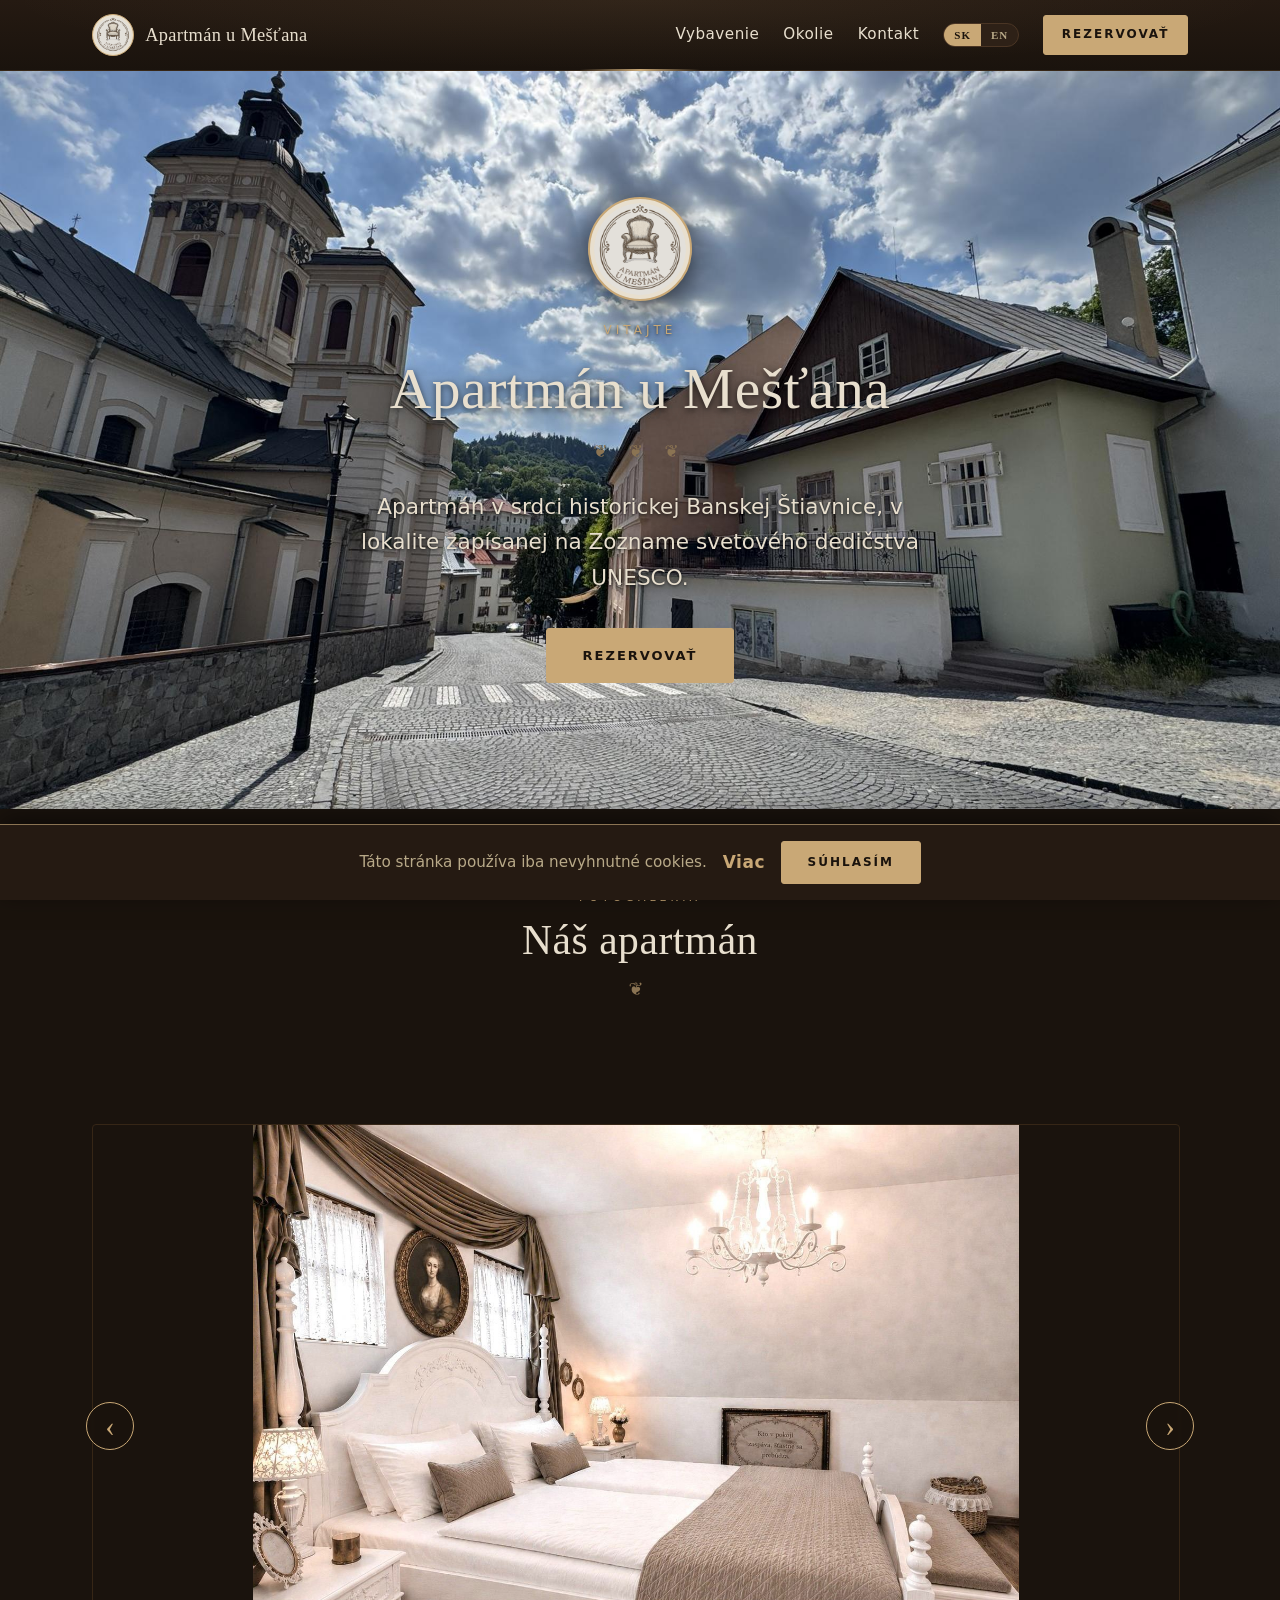
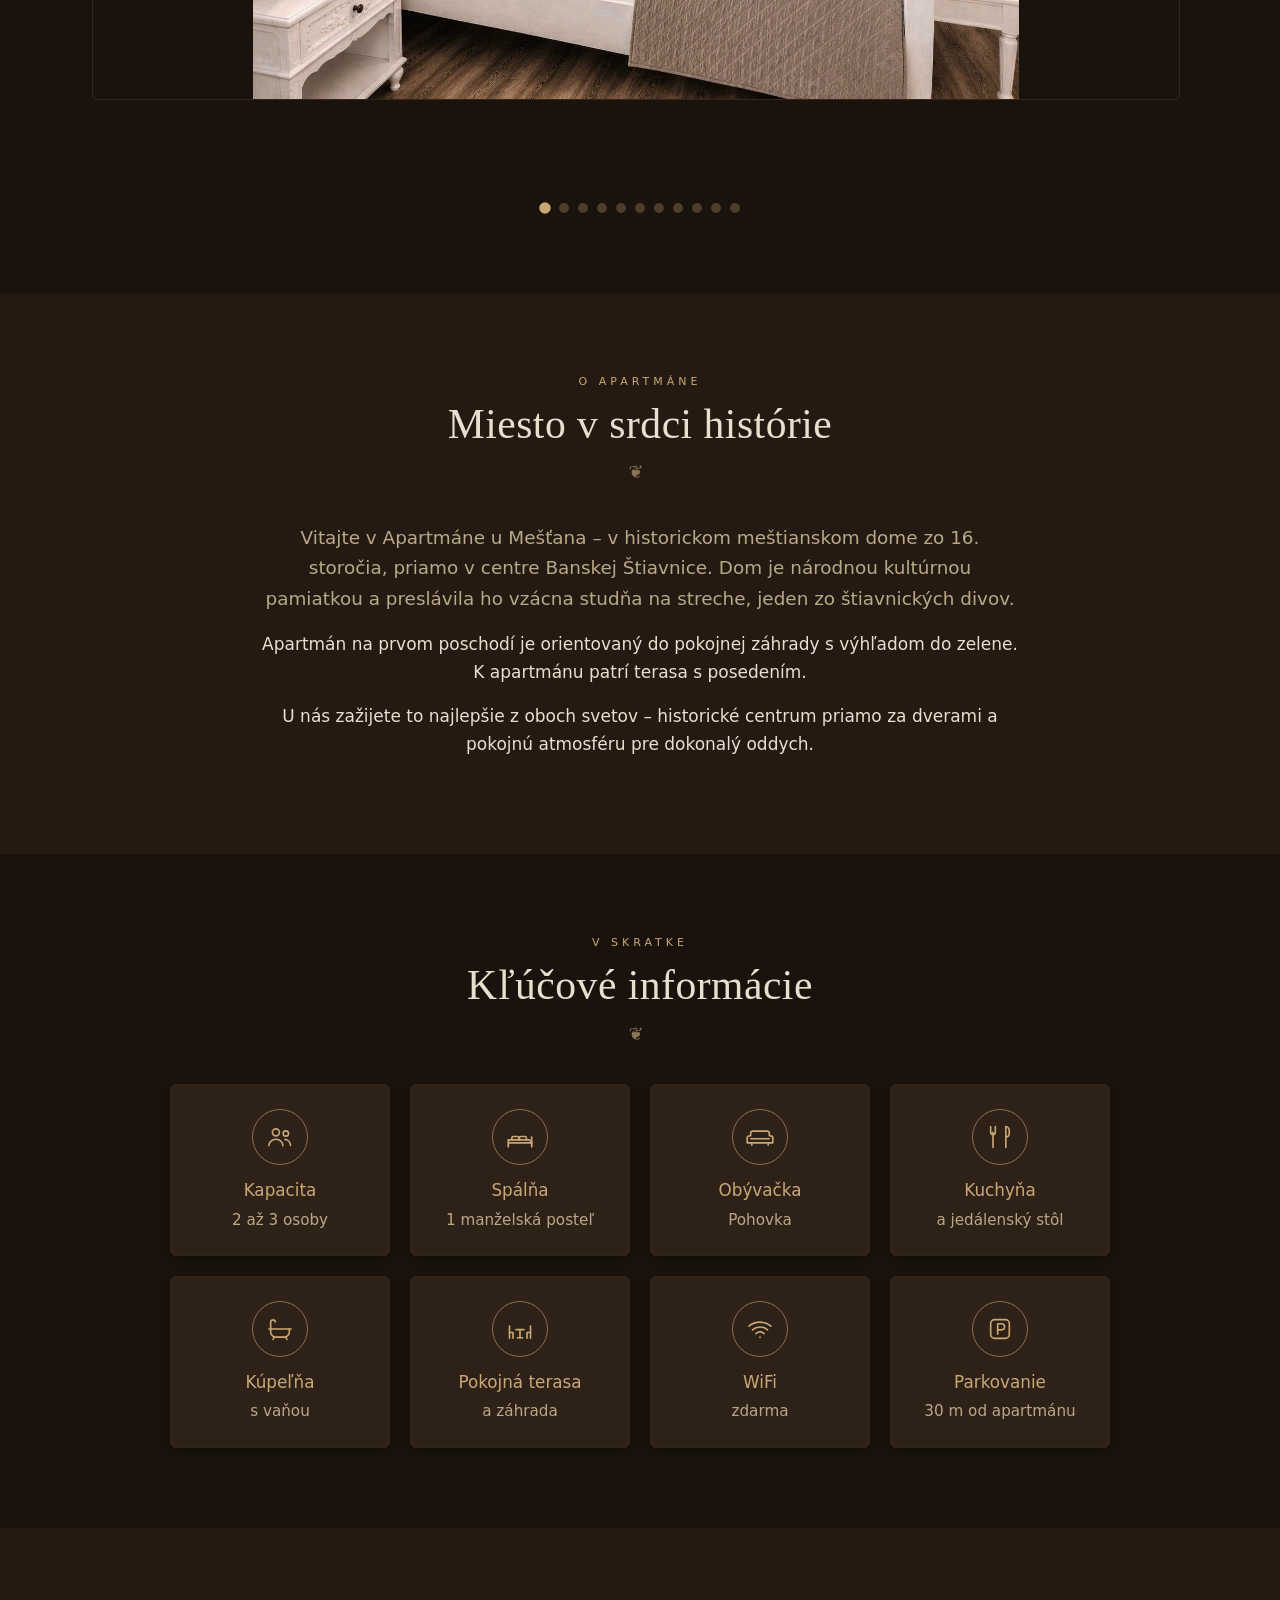
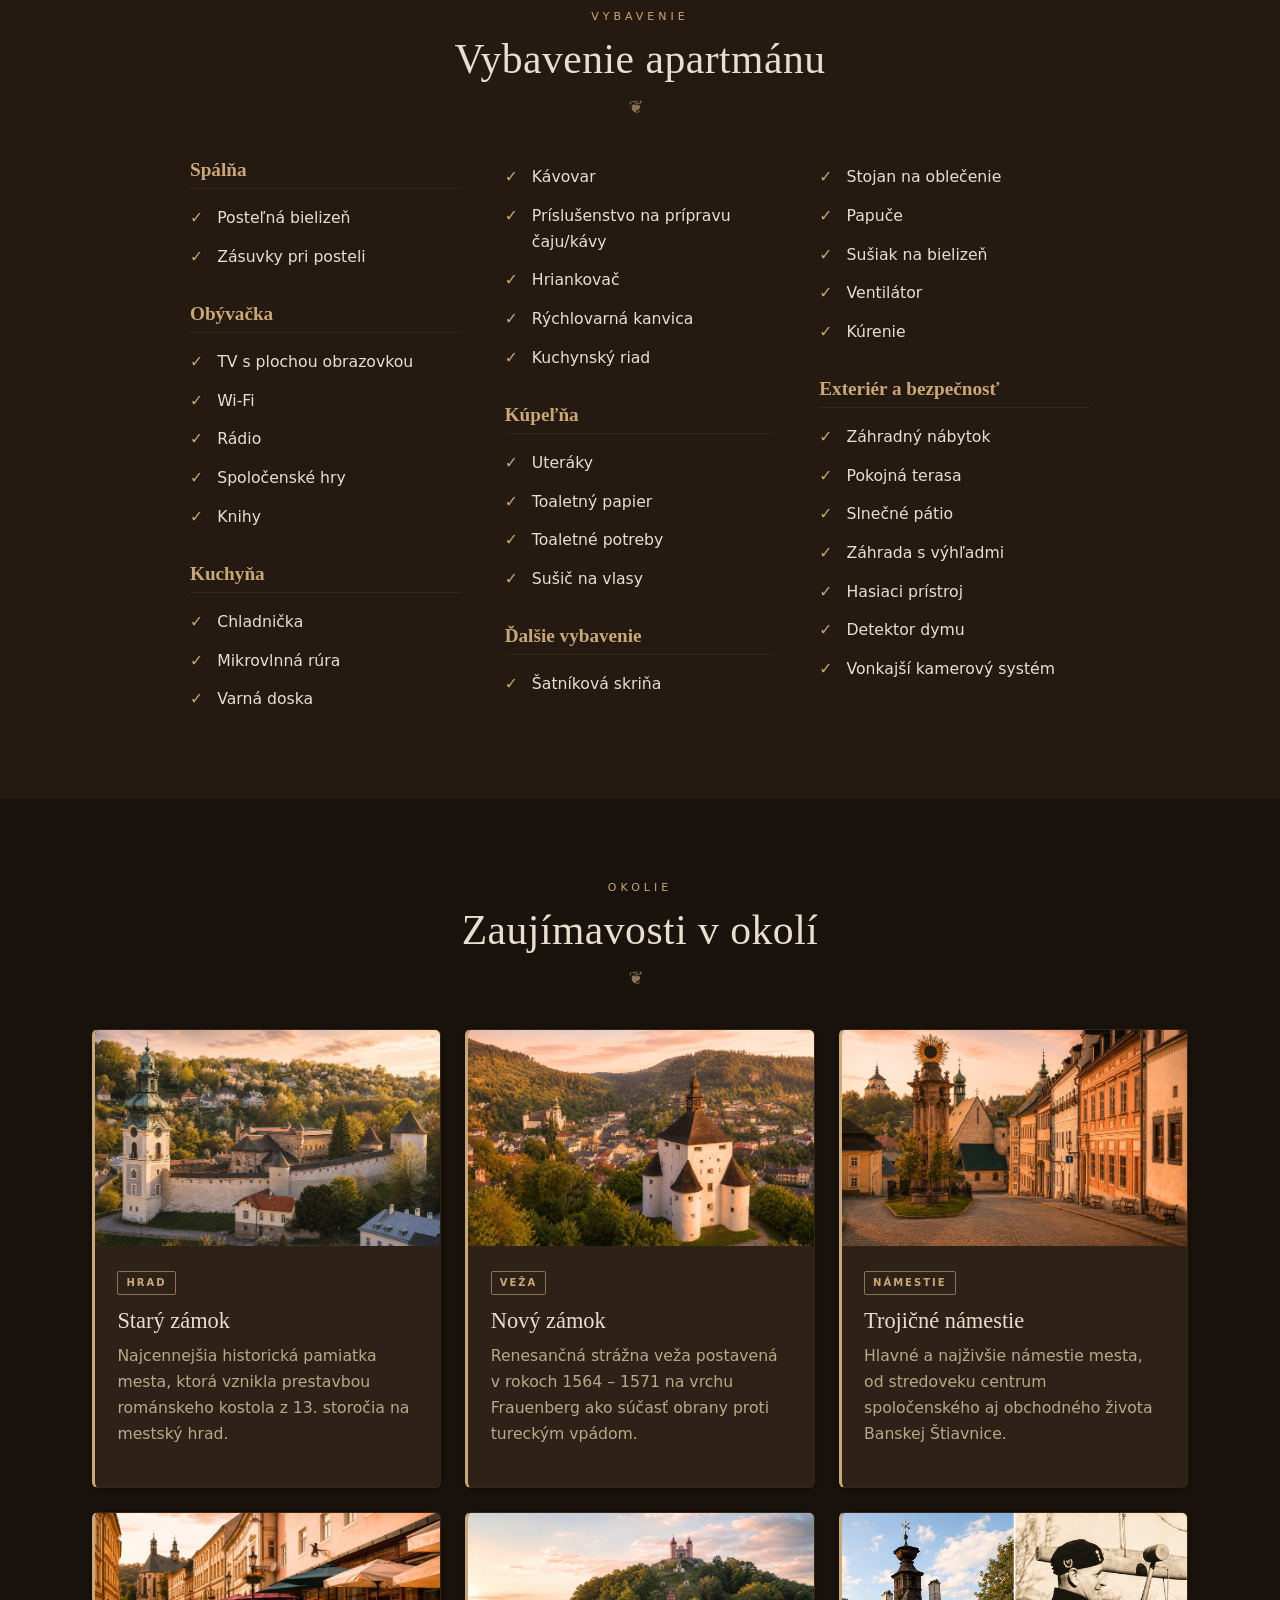
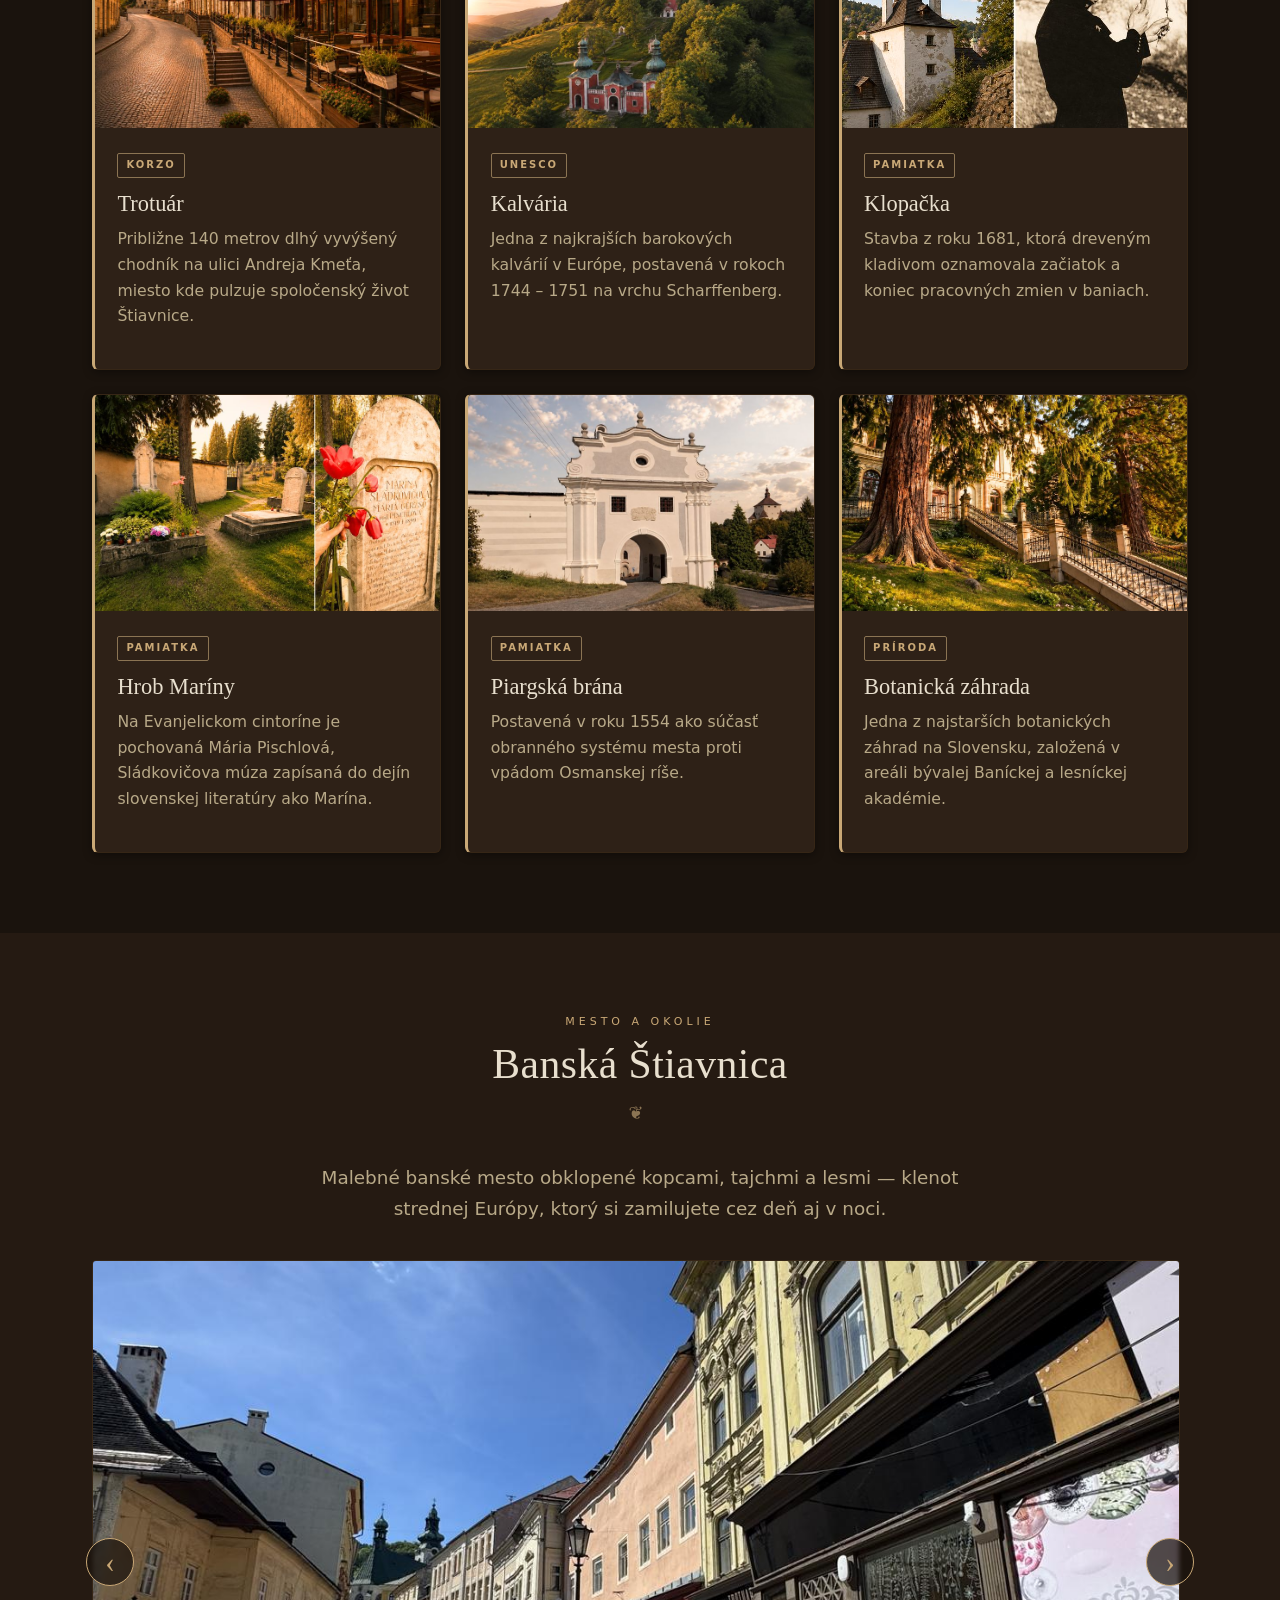
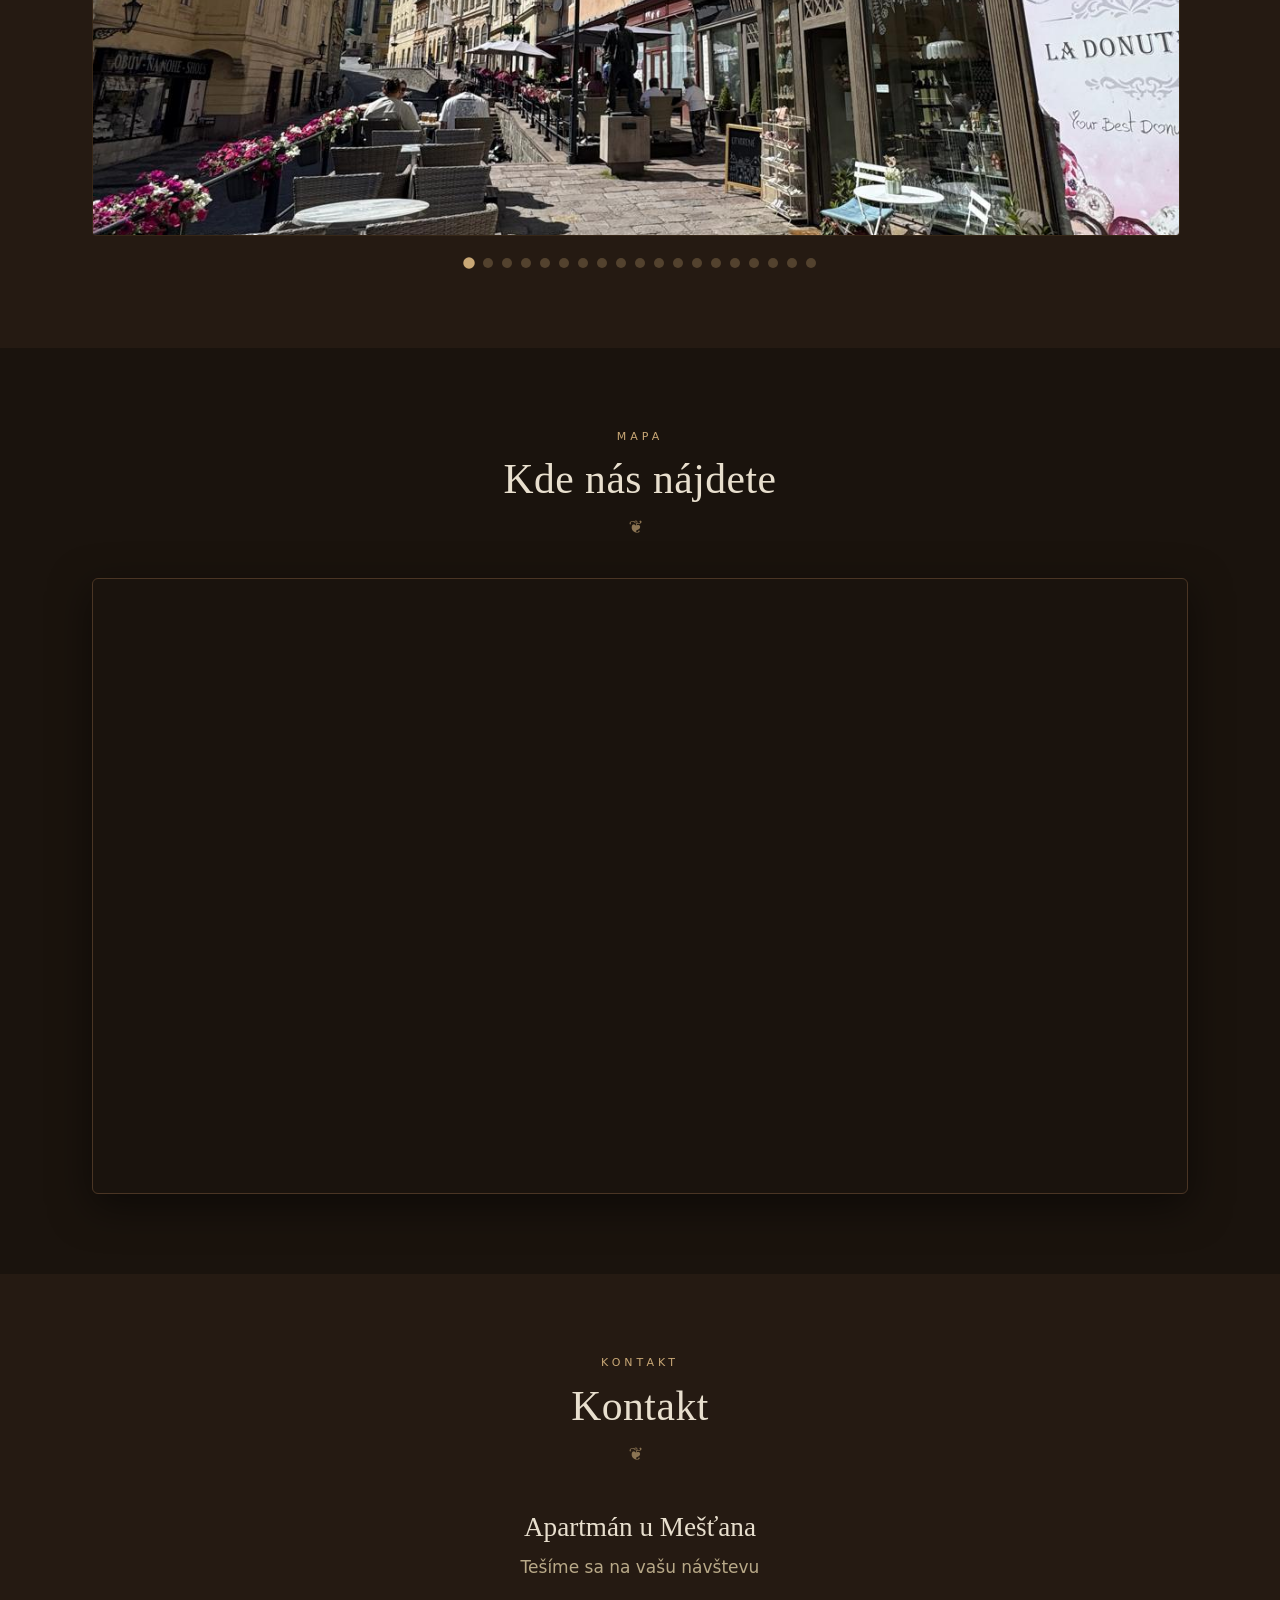
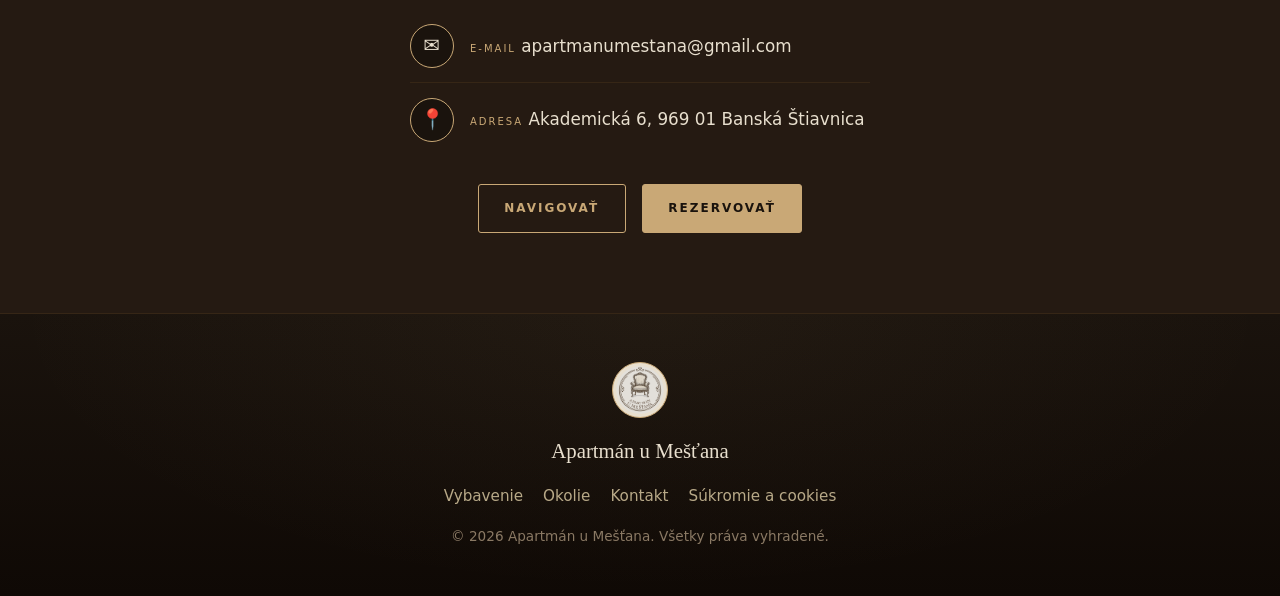
==== commit 0491505f: "Content tweaks: hero lede, remove Čistiace prostriedky, Trotuár & Hrob Maríny text, Piargská brána, " ====
--- a/index.html
+++ b/index.html
@@ -122,7 +122,7 @@
         <p class="hero-eyebrow" data-sk="Vitajte" data-en="Welcome">Vitajte</p>
         <h1 class="hero-headline" data-sk="Apartmán u Mešťana" data-en="Apartmán u Mešťana">Apartmán u Mešťana</h1>
         <div class="hero-ornament">❦ ❦ ❦</div>
-        <p class="hero-lede" data-sk="Apartmán v srdci historického centra Banskej Štiavnice zapísaného na Zozname svetového dedičstva UNESCO." data-en="An apartment in the heart of the historic centre of Banská Štiavnica, inscribed on the UNESCO World Heritage List.">Apartmán v srdci historického centra Banskej Štiavnice zapísaného na Zozname svetového dedičstva UNESCO.</p>
+        <p class="hero-lede" data-sk="Apartmán v srdci historickej Banskej Štiavnice, v lokalite zapísanej na Zozname svetového dedičstva UNESCO." data-en="An apartment in the heart of historic Banská Štiavnica, in a locality inscribed on the UNESCO World Heritage List.">Apartmán v srdci historickej Banskej Štiavnice, v lokalite zapísanej na Zozname svetového dedičstva UNESCO.</p>
         <a href="https://www.booking.com/hotel/sk/apartman-u-mestana.sk.html?aid=898224" target="_blank" rel="noopener" class="btn btn-primary btn-lg" data-sk="Rezervovať" data-en="Book now">Rezervovať</a>
       </div>
     </section>
@@ -149,9 +149,9 @@
         <span class="eyebrow" data-sk="O apartmáne" data-en="About">O apartmáne</span>
         <h2 class="section-title" data-sk="Miesto v srdci histórie" data-en="A place in the heart of history">Miesto v srdci histórie</h2>
         <div class="ornament">❦</div>
-        <p class="lead" data-sk="Vitajte v Apartmáne u Mešťana – v historickom meštianskom dome zo 16. storočia priamo v centre Banskej Štiavnice. Dom je národnou kultúrnou pamiatkou a preslávila ho vzácna studňa na streche, jeden zo štiavnických divov." data-en="Welcome to Apartmán u Mešťana – a historic 16th-century burgher's house right in the centre of Banská Štiavnica. The house is a national cultural monument, made famous by the rare well on its roof, one of the wonders of Štiavnica.">Vitajte v Apartmáne u Mešťana – v historickom meštianskom dome zo 16. storočia priamo v centre Banskej Štiavnice. Dom je národnou kultúrnou pamiatkou a preslávila ho vzácna studňa na streche, jeden zo štiavnických divov.</p>
-        <p data-sk="Apartmán na prvom poschodí je orientovaný do pokojnej záhrady s výhľadom do zelene a vlastnou terasou so sedením. Zažijete tu to najlepšie z oboch svetov: pamiatky UNESCO, kaviarne a galérie máte pár krokov za dverami, no vracať sa budete do tichého útočiska. Interiér s úctou nadväzuje na historický charakter domu a spája ho s pohodlím moderného bývania." data-en="The first-floor apartment faces a peaceful garden with a view of the greenery and its own seating terrace. Here you'll enjoy the best of both worlds: UNESCO monuments, cafés and galleries are just steps from your door, yet you'll return to a quiet retreat. The interior respectfully echoes the historic character of the house while pairing it with the comfort of modern living.">Apartmán na prvom poschodí je orientovaný do pokojnej záhrady s výhľadom do zelene a vlastnou terasou so sedením. Zažijete tu to najlepšie z oboch svetov: pamiatky UNESCO, kaviarne a galérie máte pár krokov za dverami, no vracať sa budete do tichého útočiska. Interiér s úctou nadväzuje na historický charakter domu a spája ho s pohodlím moderného bývania.</p>
-        <p data-sk="Nebudete len návštevníkmi mesta – na chvíľu sa stanete súčasťou jeho príbehu." data-en="You won't just be visitors to the town – for a while, you'll become part of its story.">Nebudete len návštevníkmi mesta – na chvíľu sa stanete súčasťou jeho príbehu.</p>
+        <p class="lead" data-sk="Vitajte v Apartmáne u Mešťana – v historickom meštianskom dome zo 16. storočia, priamo v centre Banskej Štiavnice. Dom je národnou kultúrnou pamiatkou a preslávila ho vzácna studňa na streche, jeden zo štiavnických divov." data-en="Welcome to Apartmán u Mešťana – a historic 16th-century burgher's house right in the centre of Banská Štiavnica. The house is a national cultural monument, made famous by the rare well on its roof, one of the wonders of Štiavnica.">Vitajte v Apartmáne u Mešťana – v historickom meštianskom dome zo 16. storočia, priamo v centre Banskej Štiavnice. Dom je národnou kultúrnou pamiatkou a preslávila ho vzácna studňa na streche, jeden zo štiavnických divov.</p>
+        <p data-sk="Apartmán na prvom poschodí je orientovaný do pokojnej záhrady s výhľadom do zelene. K apartmánu patrí terasa s posedením." data-en="The first-floor apartment faces a peaceful garden with a view of the greenery. It comes with a terrace with seating.">Apartmán na prvom poschodí je orientovaný do pokojnej záhrady s výhľadom do zelene. K apartmánu patrí terasa s posedením.</p>
+        <p data-sk="U nás zažijete to najlepšie z oboch svetov – historické centrum priamo za dverami a pokojnú atmosféru pre dokonalý oddych." data-en="Here you'll enjoy the best of both worlds – the historic centre right outside your door and a calm atmosphere for perfect relaxation.">U nás zažijete to najlepšie z oboch svetov – historické centrum priamo za dverami a pokojnú atmosféru pre dokonalý oddych.</p>
       </div>
     </section>
 
@@ -250,7 +250,6 @@
           <div class="amenity-group reveal">
             <h3 class="amenity-title" data-sk="Kúpeľňa" data-en="Bathroom">Kúpeľňa</h3>
             <ul class="checklist">
-              <li data-sk="Vaňa so sprchou" data-en="Bath with shower">Vaňa so sprchou</li>
               <li data-sk="Uteráky" data-en="Towels">Uteráky</li>
               <li data-sk="Toaletný papier" data-en="Toilet paper">Toaletný papier</li>
               <li data-sk="Toaletné potreby" data-en="Toiletries">Toaletné potreby</li>
@@ -264,7 +263,6 @@
               <li data-sk="Šatníková skriňa" data-en="Wardrobe">Šatníková skriňa</li>
               <li data-sk="Stojan na oblečenie" data-en="Clothes rack">Stojan na oblečenie</li>
               <li data-sk="Papuče" data-en="Slippers">Papuče</li>
-              <li data-sk="Čistiace prostriedky" data-en="Cleaning products">Čistiace prostriedky</li>
               <li data-sk="Sušiak na bielizeň" data-en="Drying rack">Sušiak na bielizeň</li>
               <li data-sk="Ventilátor" data-en="Fan">Ventilátor</li>
               <li data-sk="Kúrenie" data-en="Heating">Kúrenie</li>
@@ -274,12 +272,13 @@
           <div class="amenity-group reveal">
             <h3 class="amenity-title" data-sk="Exteriér a bezpečnosť" data-en="Outdoor &amp; safety">Exteriér a bezpečnosť</h3>
             <ul class="checklist">
-              <li data-sk="Hasiace prístroje" data-en="Fire extinguishers">Hasiace prístroje</li>
-              <li data-sk="Vonkajší kamerový systém" data-en="Outdoor CCTV">Vonkajší kamerový systém</li>
               <li data-sk="Záhradný nábytok" data-en="Garden furniture">Záhradný nábytok</li>
               <li data-sk="Pokojná terasa" data-en="Quiet terrace">Pokojná terasa</li>
               <li data-sk="Slnečné pátio" data-en="Sunny patio">Slnečné pátio</li>
               <li data-sk="Záhrada s výhľadmi" data-en="Garden with views">Záhrada s výhľadmi</li>
+              <li data-sk="Hasiaci prístroj" data-en="Fire extinguisher">Hasiaci prístroj</li>
+              <li data-sk="Detektor dymu" data-en="Smoke detector">Detektor dymu</li>
+              <li data-sk="Vonkajší kamerový systém" data-en="Outdoor CCTV">Vonkajší kamerový systém</li>
             </ul>
           </div>
 
@@ -293,14 +292,14 @@
         <span class="eyebrow" data-sk="Okolie" data-en="Nearby">Okolie</span>
         <h2 class="section-title" data-sk="Zaujímavosti v okolí" data-en="Nearby attractions">Zaujímavosti v okolí</h2>
         <div class="ornament">❦</div>
-        <div class="cards-grid is-collapsed" id="attractionsGrid">
+        <div class="cards-grid">
 
           <article class="card reveal">
             <div class="card-media"><img src="assets/img/attractions/stary-zamok.jpg" alt="Starý zámok" loading="lazy" /></div>
             <div class="card-body">
               <span class="card-label" data-sk="Hrad" data-en="Castle">Hrad</span>
               <h3 class="card-title" data-sk="Starý zámok" data-en="Old Castle">Starý zámok</h3>
-              <p data-sk="Najcennejšia historická pamiatka mesta, ktorá vznikla prestavbou románskeho kostola z 13. storočia na mestský hrad. Najväčšou premenou prešla v 16. storočí počas tureckého nebezpečenstva, keď pribudli obranné múry, bašty a strážne veže. Dnes tu sídli Slovenské banské múzeum s expozíciami od kováčskej dielne až po autentickú mučiareň." data-en="The town's most valuable historic monument, created by rebuilding a 13th-century Romanesque church into a town castle. Its greatest transformation came in the 16th century during the Turkish threat, when defensive walls, bastions and watchtowers were added. Today it houses the Slovak Mining Museum, with exhibits from a blacksmith's workshop to an authentic torture chamber.">Najcennejšia historická pamiatka mesta, ktorá vznikla prestavbou románskeho kostola z 13. storočia na mestský hrad. Najväčšou premenou prešla v 16. storočí počas tureckého nebezpečenstva, keď pribudli obranné múry, bašty a strážne veže. Dnes tu sídli Slovenské banské múzeum s expozíciami od kováčskej dielne až po autentickú mučiareň.</p>
+              <p data-sk="Najcennejšia historická pamiatka mesta, ktorá vznikla prestavbou románskeho kostola z 13. storočia na mestský hrad." data-en="The town's most valuable historic monument, created by rebuilding a 13th-century Romanesque church into a town castle.">Najcennejšia historická pamiatka mesta, ktorá vznikla prestavbou románskeho kostola z 13. storočia na mestský hrad.</p>
             </div>
           </article>
 
@@ -309,7 +308,7 @@
             <div class="card-body">
               <span class="card-label" data-sk="Veža" data-en="Tower">Veža</span>
               <h3 class="card-title" data-sk="Nový zámok" data-en="New Castle">Nový zámok</h3>
-              <p data-sk="Renesančná strážna veža postavená v rokoch 1564 – 1571 na vrchu Frauenberg ako súčasť obrany proti tureckým vpádom. Šesťpodlažná stavba so štyrmi nárožnými baštami patrila do signalizačnej siete stredoslovenských banských miest. Dnes tu nájdete expozíciu protitureckých bojov a z najvyššieho poschodia jedinečný panoramatický výhľad na mesto." data-en="A Renaissance watchtower built between 1564 and 1571 on Frauenberg hill as part of the defenses against Turkish raids. The six-storey structure with four corner bastions belonged to the signal network of the Central Slovak mining towns. Today it holds an exhibition on the anti-Turkish wars and offers a unique panoramic view of the town from its top floor.">Renesančná strážna veža postavená v rokoch 1564 – 1571 na vrchu Frauenberg ako súčasť obrany proti tureckým vpádom. Šesťpodlažná stavba so štyrmi nárožnými baštami patrila do signalizačnej siete stredoslovenských banských miest. Dnes tu nájdete expozíciu protitureckých bojov a z najvyššieho poschodia jedinečný panoramatický výhľad na mesto.</p>
+              <p data-sk="Renesančná strážna veža postavená v rokoch 1564 – 1571 na vrchu Frauenberg ako súčasť obrany proti tureckým vpádom." data-en="A Renaissance watchtower built between 1564 and 1571 on Frauenberg hill as part of the defenses against Turkish raids.">Renesančná strážna veža postavená v rokoch 1564 – 1571 na vrchu Frauenberg ako súčasť obrany proti tureckým vpádom.</p>
             </div>
           </article>
 
@@ -318,16 +317,7 @@
             <div class="card-body">
               <span class="card-label" data-sk="Námestie" data-en="Square">Námestie</span>
               <h3 class="card-title" data-sk="Trojičné námestie" data-en="Holy Trinity Square">Trojičné námestie</h3>
-              <p data-sk="Hlavné a najživšie námestie mesta, od stredoveku centrum spoločenského aj obchodného života Banskej Štiavnice. Jeho dominantou je takmer 19 metrov vysoký barokový Morový stĺp Najsvätejšej Trojice z rokov 1710 – 1711. Námestie obklopujú historické budovy vrátane radnice a Berggerichtu, ktoré spájajú gotiku, renesanciu aj baroko." data-en="The town's main and liveliest square, the centre of social and commercial life since the Middle Ages. It is dominated by the nearly 19-metre Baroque Holy Trinity plague column from 1710–1711. The square is surrounded by historic buildings, including the town hall and the Berggericht, blending Gothic, Renaissance and Baroque.">Hlavné a najživšie námestie mesta, od stredoveku centrum spoločenského aj obchodného života Banskej Štiavnice. Jeho dominantou je takmer 19 metrov vysoký barokový Morový stĺp Najsvätejšej Trojice z rokov 1710 – 1711. Námestie obklopujú historické budovy vrátane radnice a Berggerichtu, ktoré spájajú gotiku, renesanciu aj baroko.</p>
-            </div>
-          </article>
-
-          <article class="card reveal">
-            <div class="card-media"><img src="assets/img/attractions/morovy-stlp.jpg" alt="Morový stĺp Najsvätejšej Trojice" loading="lazy" /></div>
-            <div class="card-body">
-              <span class="card-label" data-sk="Pamiatka" data-en="Monument">Pamiatka</span>
-              <h3 class="card-title" data-sk="Morový stĺp" data-en="Plague Column">Morový stĺp</h3>
-              <p data-sk="Jedna z najkrajších barokových pamiatok na Slovensku, postavená začiatkom 18. storočia ako poďakovanie za skončenie morovej epidémie. Takmer devätnásť metrov vysoký stĺp zdobia desiatky sôch svätcov, anjelov a náboženských symbolov. Po stáročia bol miestom procesií a slávností a dodnes tvorí prirodzené centrum historického jadra." data-en="One of the most beautiful Baroque monuments in Slovakia, erected in the early 18th century in thanks for the end of a plague epidemic. The nearly nineteen-metre column is adorned with dozens of statues of saints, angels and religious symbols. For centuries a site of processions and celebrations, it still forms the natural centre of the historic core.">Jedna z najkrajších barokových pamiatok na Slovensku, postavená začiatkom 18. storočia ako poďakovanie za skončenie morovej epidémie. Takmer devätnásť metrov vysoký stĺp zdobia desiatky sôch svätcov, anjelov a náboženských symbolov. Po stáročia bol miestom procesií a slávností a dodnes tvorí prirodzené centrum historického jadra.</p>
+              <p data-sk="Hlavné a najživšie námestie mesta, od stredoveku centrum spoločenského aj obchodného života Banskej Štiavnice." data-en="The town's main and liveliest square, the centre of social and commercial life since the Middle Ages.">Hlavné a najživšie námestie mesta, od stredoveku centrum spoločenského aj obchodného života Banskej Štiavnice.</p>
             </div>
           </article>
 
@@ -336,7 +326,43 @@
             <div class="card-body">
               <span class="card-label" data-sk="Korzo" data-en="Promenade">Korzo</span>
               <h3 class="card-title" data-sk="Trotuár" data-en="The Trotuár">Trotuár</h3>
-              <p data-sk="Približne 140 metrov dlhý vyvýšený chodník na ulici Andreja Kmeťa, ktorého názov pochádza z francúzskeho trottoir. Kedysi bol spoločenským centrom mesta, kde sa stretávali študenti Baníckej akadémie a mešťania — hovorilo sa mu aj „štiavnické korzo“. Dnes ho lemujú meštianske domy, galérie, kaviarne a reštaurácie a nájdete tu aj sochu legendárneho Nácka." data-en="An approximately 140-metre raised walkway on Andreja Kmeťa Street, its name derived from the French trottoir. Once the town's social hub where students of the Mining Academy met the townsfolk — it was also called the 'Štiavnica promenade'. Today it is lined with townhouses, galleries, cafés and restaurants, and you will also find the statue of the legendary Nácko here.">Približne 140 metrov dlhý vyvýšený chodník na ulici Andreja Kmeťa, ktorého názov pochádza z francúzskeho trottoir. Kedysi bol spoločenským centrom mesta, kde sa stretávali študenti Baníckej akadémie a mešťania — hovorilo sa mu aj „štiavnické korzo“. Dnes ho lemujú meštianske domy, galérie, kaviarne a reštaurácie a nájdete tu aj sochu legendárneho Nácka.</p>
+              <p data-sk="Približne 140 metrov dlhý vyvýšený chodník na ulici Andreja Kmeťa, miesto kde pulzuje spoločenský život Štiavnice." data-en="An approximately 140-metre raised walkway on Andreja Kmeťa Street, the place where Štiavnica's social life pulses.">Približne 140 metrov dlhý vyvýšený chodník na ulici Andreja Kmeťa, miesto kde pulzuje spoločenský život Štiavnice.</p>
+            </div>
+          </article>
+
+          <article class="card reveal">
+            <div class="card-media"><img src="assets/img/attractions/kalvaria.jpg" alt="Kalvária v Banskej Štiavnici" loading="lazy" /></div>
+            <div class="card-body">
+              <span class="card-label" data-sk="UNESCO" data-en="UNESCO">UNESCO</span>
+              <h3 class="card-title" data-sk="Kalvária" data-en="Calvary">Kalvária</h3>
+              <p data-sk="Jedna z najkrajších barokových kalvárií v Európe, postavená v rokoch 1744 – 1751 na vrchu Scharffenberg." data-en="One of the most beautiful Baroque calvaries in Europe, built between 1744 and 1751 on Scharffenberg hill.">Jedna z najkrajších barokových kalvárií v Európe, postavená v rokoch 1744 – 1751 na vrchu Scharffenberg.</p>
+            </div>
+          </article>
+
+          <article class="card reveal">
+            <div class="card-media"><img src="assets/img/attractions/klopacka.jpg" alt="Klopačka" loading="lazy" /></div>
+            <div class="card-body">
+              <span class="card-label" data-sk="Pamiatka" data-en="Landmark">Pamiatka</span>
+              <h3 class="card-title" data-sk="Klopačka" data-en="Klopačka">Klopačka</h3>
+              <p data-sk="Stavba z roku 1681, ktorá dreveným kladivom oznamovala začiatok a koniec pracovných zmien v baniach." data-en="A building from 1681 that used a wooden hammer to announce the start and end of mining shifts.">Stavba z roku 1681, ktorá dreveným kladivom oznamovala začiatok a koniec pracovných zmien v baniach.</p>
+            </div>
+          </article>
+
+          <article class="card reveal">
+            <div class="card-media"><img src="assets/img/attractions/hrob-mariny.jpg" alt="Hrob Maríny" loading="lazy" /></div>
+            <div class="card-body">
+              <span class="card-label" data-sk="Pamiatka" data-en="Landmark">Pamiatka</span>
+              <h3 class="card-title" data-sk="Hrob Maríny" data-en="Marína's Grave">Hrob Maríny</h3>
+              <p data-sk="Na Evanjelickom cintoríne je pochovaná Mária Pischlová, Sládkovičova múza zapísaná do dejín slovenskej literatúry ako Marína." data-en="Mária Pischlová is buried in the Lutheran cemetery — Sládkovič's muse, written into the history of Slovak literature as Marína.">Na Evanjelickom cintoríne je pochovaná Mária Pischlová, Sládkovičova múza zapísaná do dejín slovenskej literatúry ako Marína.</p>
+            </div>
+          </article>
+
+          <article class="card reveal">
+            <div class="card-media"><img src="assets/img/attractions/piargska-brana.jpg" alt="Piargská brána" loading="lazy" /></div>
+            <div class="card-body">
+              <span class="card-label" data-sk="Pamiatka" data-en="Landmark">Pamiatka</span>
+              <h3 class="card-title" data-sk="Piargská brána" data-en="Piarg Gate">Piargská brána</h3>
+              <p data-sk="Postavená v roku 1554 ako súčasť obranného systému mesta proti vpádom Osmanskej ríše." data-en="Built in 1554 as part of the town's defensive system against incursions by the Ottoman Empire.">Postavená v roku 1554 ako súčasť obranného systému mesta proti vpádom Osmanskej ríše.</p>
             </div>
           </article>
 
@@ -345,206 +371,10 @@
             <div class="card-body">
               <span class="card-label" data-sk="Príroda" data-en="Nature">Príroda</span>
               <h3 class="card-title" data-sk="Botanická záhrada" data-en="Botanical Garden">Botanická záhrada</h3>
-              <p data-sk="Jedna z najstarších botanických záhrad na Slovensku, založená v areáli bývalej Baníckej a lesníckej akadémie. Prvé dreviny tu vysadil profesor Rudolf Feistmantel v rokoch 1838 – 1839 a dnes na ploche 3,5 hektára rastie viac ako 200 druhov stromov a kríkov. Najväčšou pýchou sú majestátne sekvojovce mamutie, vysadené už okolo roku 1880." data-en="One of the oldest botanical gardens in Slovakia, founded on the grounds of the former Mining and Forestry Academy. The first trees were planted by Professor Rudolf Feistmantel in 1838–1839, and today more than 200 species of trees and shrubs grow across its 3.5 hectares. Its greatest pride are the majestic giant sequoias, planted around 1880.">Jedna z najstarších botanických záhrad na Slovensku, založená v areáli bývalej Baníckej a lesníckej akadémie. Prvé dreviny tu vysadil profesor Rudolf Feistmantel v rokoch 1838 – 1839 a dnes na ploche 3,5 hektára rastie viac ako 200 druhov stromov a kríkov. Najväčšou pýchou sú majestátne sekvojovce mamutie, vysadené už okolo roku 1880.</p>
-            </div>
-          </article>
-
-          <article class="card reveal">
-            <div class="card-media"><img src="assets/img/attractions/hrob-mariny.jpg" alt="Hrob Maríny" loading="lazy" /></div>
-            <div class="card-body">
-              <span class="card-label" data-sk="Pamiatka" data-en="Landmark">Pamiatka</span>
-              <h3 class="card-title" data-sk="Hrob Maríny" data-en="Marína's Grave">Hrob Maríny</h3>
-              <p data-sk="Na Evanjelickom cintoríne je pochovaná Mária Pischlová, ktorá sa do dejín slovenskej literatúry zapísala ako Marína. Sládkovič jej po svadbe daroval rukopis básne a ona ho uchovávala až do svojej smrti v roku 1899. Jej hrob patrí dnes medzi najnavštevovanejšie literárne miesta na Slovensku." data-en="Mária Pischlová, who entered the history of Slovak literature as Marína, is buried in the Lutheran cemetery. After her wedding Sládkovič gave her the manuscript of the poem, and she kept it until her death in 1899. Her grave is today among the most visited literary sites in Slovakia.">Na Evanjelickom cintoríne je pochovaná Mária Pischlová, ktorá sa do dejín slovenskej literatúry zapísala ako Marína. Sládkovič jej po svadbe daroval rukopis básne a ona ho uchovávala až do svojej smrti v roku 1899. Jej hrob patrí dnes medzi najnavštevovanejšie literárne miesta na Slovensku.</p>
-            </div>
-          </article>
-
-          <article class="card reveal">
-            <div class="card-media"><img src="assets/img/attractions/piargska-brana.jpg" alt="Piargska brána" loading="lazy" /></div>
-            <div class="card-body">
-              <span class="card-label" data-sk="Pamiatka" data-en="Landmark">Pamiatka</span>
-              <h3 class="card-title" data-sk="Piargska brána" data-en="Piarg Gate">Piargska brána</h3>
-              <p data-sk="Postavená v roku 1554 ako súčasť obranného systému mesta proti vpádom Osmanskej ríše. Z piatich pôvodných mestských brán je jedinou, ktorá sa zachovala do súčasnosti. V 18. storočí bola prestavaná do elegantnejšej barokovej podoby a nad jej priechodom dodnes nájdete kamenný erb mesta." data-en="Built in 1554 as part of the town's defensive system against incursions by the Ottoman Empire. Of the five original town gates it is the only one that has survived to the present. In the 18th century it was rebuilt into a more elegant Baroque form, and above its passage you can still find the town's stone coat of arms.">Postavená v roku 1554 ako súčasť obranného systému mesta proti vpádom Osmanskej ríše. Z piatich pôvodných mestských brán je jedinou, ktorá sa zachovala do súčasnosti. V 18. storočí bola prestavaná do elegantnejšej barokovej podoby a nad jej priechodom dodnes nájdete kamenný erb mesta.</p>
-            </div>
-          </article>
-
-          <article class="card reveal">
-            <div class="card-media"><img src="assets/img/attractions/kalvaria.jpg" alt="Kalvária v Banskej Štiavnici" loading="lazy" /></div>
-            <div class="card-body">
-              <span class="card-label" data-sk="UNESCO" data-en="UNESCO">UNESCO</span>
-              <h3 class="card-title" data-sk="Kalvária" data-en="Calvary">Kalvária</h3>
-              <p data-sk="Jedna z najkrajších barokových kalvárií v Európe, postavená v rokoch 1744 – 1751 na vrchu Scharffenberg. Komplex tvorí 23 sakrálnych objektov rozmiestnených po svahu vulkanického kopca, pričom dominantou je Horný kostol s nádherným výhľadom. Po desaťročiach chátrania prešla medzinárodne oceňovanou obnovou a je zapísaná v zozname UNESCO." data-en="One of the most beautiful Baroque calvaries in Europe, built between 1744 and 1751 on Scharffenberg hill. The complex consists of 23 sacral structures spread across the slope of a volcanic hill, dominated by the Upper Church with its magnificent view. After decades of decay it underwent an internationally acclaimed restoration and is inscribed on the UNESCO list.">Jedna z najkrajších barokových kalvárií v Európe, postavená v rokoch 1744 – 1751 na vrchu Scharffenberg. Komplex tvorí 23 sakrálnych objektov rozmiestnených po svahu vulkanického kopca, pričom dominantou je Horný kostol s nádherným výhľadom. Po desaťročiach chátrania prešla medzinárodne oceňovanou obnovou a je zapísaná v zozname UNESCO.</p>
-            </div>
-          </article>
-
-          <article class="card reveal">
-            <div class="card-media"><img src="assets/img/attractions/klopacka.jpg" alt="Klopačka" loading="lazy" /></div>
-            <div class="card-body">
-              <span class="card-label" data-sk="Pamiatka" data-en="Landmark">Pamiatka</span>
-              <h3 class="card-title" data-sk="Klopačka" data-en="Klopačka">Klopačka</h3>
-              <p data-sk="Stavba z roku 1681, ktorá dreveným kladivom oznamovala začiatok a koniec pracovných zmien v baniach. Slúžila zároveň ako sídlo banskej stráže a menšia väznica pre baníkov, ktorí porušili pracovnú disciplínu. Jej drevená vežička s otvorenou zvonicou patrí k najfotografovanejším miestam v meste." data-en="A building from 1681 that used a wooden hammer to announce the start and end of mining shifts. It also served as the seat of the mining guard and a small prison for miners who broke work discipline. Its wooden turret with an open bell tower is among the most photographed spots in town.">Stavba z roku 1681, ktorá dreveným kladivom oznamovala začiatok a koniec pracovných zmien v baniach. Slúžila zároveň ako sídlo banskej stráže a menšia väznica pre baníkov, ktorí porušili pracovnú disciplínu. Jej drevená vežička s otvorenou zvonicou patrí k najfotografovanejším miestam v meste.</p>
-            </div>
-          </article>
-
-          <article class="card reveal">
-            <div class="card-media"><img src="assets/img/attractions/kammerhof.jpg" alt="Kammerhof" loading="lazy" /></div>
-            <div class="card-body">
-              <span class="card-label" data-sk="Múzeum" data-en="Museum">Múzeum</span>
-              <h3 class="card-title" data-sk="Kammerhof" data-en="Kammerhof">Kammerhof</h3>
-              <p data-sk="Najcennejší svetský pamiatkový objekt mesta, kde od 16. storočia sídlil Hlavný komorskogrófsky úrad riadiaci baníctvo celej stredoslovenskej oblasti. Rozsiahly komplex vznikal postupným spájaním viacerých starších budov. Dnes je hlavným sídlom Slovenského banského múzea s najrozsiahlejšou expozíciou dejín baníctva na Slovensku." data-en="The town's most valuable secular monument, where the Chief Chamber-Count's Office governed mining across the entire Central Slovak region from the 16th century. The extensive complex grew by gradually joining several older buildings. Today it is the main seat of the Slovak Mining Museum, with the most comprehensive exhibition on the history of mining in Slovakia.">Najcennejší svetský pamiatkový objekt mesta, kde od 16. storočia sídlil Hlavný komorskogrófsky úrad riadiaci baníctvo celej stredoslovenskej oblasti. Rozsiahly komplex vznikal postupným spájaním viacerých starších budov. Dnes je hlavným sídlom Slovenského banského múzea s najrozsiahlejšou expozíciou dejín baníctva na Slovensku.</p>
-            </div>
-          </article>
-
-          <article class="card reveal">
-            <div class="card-media"><img src="assets/img/attractions/sitno.jpg" alt="Sitno" loading="lazy" /></div>
-            <div class="card-body">
-              <span class="card-label" data-sk="Príroda" data-en="Nature">Príroda</span>
-              <h3 class="card-title" data-sk="Sitno" data-en="Sitno">Sitno</h3>
-              <p data-sk="Najvyšší vrch Štiavnických vrchov (1 009 m n. m.) so zvyškami stredovekého hradu z 13. storočia a vyhliadkovou vežou. Je opradený legendou o sitnianskych rytieroch, ktorí spia vo vnútri vrchu a prídu na pomoc národu v časoch najväčšej núdze. Výstup patrí k najobľúbenejším turistickým trasám v okolí, najčastejšie od Počúvadlianskeho jazera." data-en="The highest peak of the Štiavnica Hills (1,009 m a.s.l.), with the remains of a 13th-century medieval castle and a lookout tower. It is wrapped in the legend of the knights of Sitno, who sleep inside the mountain and will come to the nation's aid in times of greatest need. The ascent is among the most popular hiking routes in the area, most often starting from Počúvadlo Lake.">Najvyšší vrch Štiavnických vrchov (1 009 m n. m.) so zvyškami stredovekého hradu z 13. storočia a vyhliadkovou vežou. Je opradený legendou o sitnianskych rytieroch, ktorí spia vo vnútri vrchu a prídu na pomoc národu v časoch najväčšej núdze. Výstup patrí k najobľúbenejším turistickým trasám v okolí, najčastejšie od Počúvadlianskeho jazera.</p>
-            </div>
-          </article>
-
-          <article class="card reveal">
-            <div class="card-media"><img src="assets/img/attractions/cesta-v-case.jpg" alt="Cesta v čase" loading="lazy" /></div>
-            <div class="card-body">
-              <span class="card-label" data-sk="Zážitok" data-en="Experience">Zážitok</span>
-              <h3 class="card-title" data-sk="Cesta v čase" data-en="Journey Through Time">Cesta v čase</h3>
-              <p data-sk="Moderná zážitková expozícia priamo na Trojičnom námestí, ktorá využíva virtuálnu realitu, hologramy a interaktívne projekcie. Približne hodinová prehliadka prevedie návštevníkov históriou mesta od vzniku štiavnického supervulkánu až po rozkvet baníctva. Vhodná je pre deti aj dospelých — mnohé exponáty si možno vyskúšať na vlastnej koži." data-en="A modern experiential exhibition right on Holy Trinity Square, using virtual reality, holograms and interactive projections. The roughly hour-long tour takes visitors through the town's history, from the birth of the Štiavnica supervolcano to the flourishing of mining. Suitable for children and adults alike — many exhibits can be tried first-hand.">Moderná zážitková expozícia priamo na Trojičnom námestí, ktorá využíva virtuálnu realitu, hologramy a interaktívne projekcie. Približne hodinová prehliadka prevedie návštevníkov históriou mesta od vzniku štiavnického supervulkánu až po rozkvet baníctva. Vhodná je pre deti aj dospelých — mnohé exponáty si možno vyskúšať na vlastnej koži.</p>
-            </div>
-          </article>
-
-          <article class="card reveal">
-            <div class="card-media"><img src="assets/img/attractions/dom-mariny.jpg" alt="Dom Maríny a Banka lásky" loading="lazy" /></div>
-            <div class="card-body">
-              <span class="card-label" data-sk="Múzeum" data-en="Museum">Múzeum</span>
-              <h3 class="card-title" data-sk="Dom Maríny a Banka lásky" data-en="Marína's House &amp; Bank of Love">Dom Maríny a Banka lásky</h3>
-              <p data-sk="Dom na Radničnom námestí spojený s Máriou Pischlovou, životnou láskou básnika Andreja Sládkoviča a inšpiráciou pre báseň Marína. Vznikla tu zážitková expozícia Banka lásky s Trezorom lásky vytvoreným z veršov básne. Po požiaroch v marci 2023 je expozícia dočasne zatvorená a prechádza obnovou." data-en="A house on Radničné Square connected with Mária Pischlová, the lifelong love of poet Andrej Sládkovič and the inspiration for the poem Marína. The Bank of Love experience was created here, with a Vault of Love made from the poem's verses. Following fires in March 2023, the exhibition is temporarily closed and undergoing restoration.">Dom na Radničnom námestí spojený s Máriou Pischlovou, životnou láskou básnika Andreja Sládkoviča a inšpiráciou pre báseň Marína. Vznikla tu zážitková expozícia Banka lásky s Trezorom lásky vytvoreným z veršov básne. Po požiaroch v marci 2023 je expozícia dočasne zatvorená a prechádza obnovou.</p>
-            </div>
-          </article>
-
-          <article class="card reveal">
-            <div class="card-media"><img src="assets/img/attractions/pocuvadlianske-jazero.jpg" alt="Počúvadlianske jazero" loading="lazy" /></div>
-            <div class="card-body">
-              <span class="card-label" data-sk="Príroda" data-en="Nature">Príroda</span>
-              <h3 class="card-title" data-sk="Počúvadlianske jazero" data-en="Počúvadlo Lake">Počúvadlianske jazero</h3>
-              <p data-sk="Najväčší a najnavštevovanejší zachovaný tajch v regióne, vzdialený približne 12 kilometrov od centra mesta. Vzniklo v 18. storočí ako súčasť vodohospodárskeho systému štiavnických baní. Dnes láka čistou vodou, plážami a vodnými športmi a je ideálnym východiskom na výstup na Sitno." data-en="The largest and most visited preserved reservoir in the region, about 12 kilometres from the town centre. It was created in the 18th century as part of the water-management system of the Štiavnica mines. Today it attracts visitors with its clean water, beaches and water sports, and is an ideal starting point for the ascent of Sitno.">Najväčší a najnavštevovanejší zachovaný tajch v regióne, vzdialený približne 12 kilometrov od centra mesta. Vzniklo v 18. storočí ako súčasť vodohospodárskeho systému štiavnických baní. Dnes láka čistou vodou, plážami a vodnými športmi a je ideálnym východiskom na výstup na Sitno.</p>
-            </div>
-          </article>
-
-          <article class="card reveal">
-            <div class="card-media"><img src="assets/img/attractions/tajchy.jpg" alt="Tajchy" loading="lazy" /></div>
-            <div class="card-body">
-              <span class="card-label" data-sk="Príroda" data-en="Nature">Príroda</span>
-              <h3 class="card-title" data-sk="Tajchy" data-en="The Tajchy">Tajchy</h3>
-              <p data-sk="Umelé vodné nádrže budované od 16. do 18. storočia, ktoré poháňali čerpadlá a ťažné stroje v baniach. V čase najväčšieho rozmachu tvorilo systém takmer 60 tajchov a stovky kilometrov zberných jarkov; dodnes sa zachovalo približne 24. Sú jedným z hlavných dôvodov zápisu mesta do zoznamu UNESCO a dnes slúžia na oddych, turistiku aj kúpanie." data-en="Artificial water reservoirs built from the 16th to the 18th century to power the pumps and hoisting machines in the mines. At their peak the system comprised nearly 60 reservoirs and hundreds of kilometres of collecting channels; about 24 survive today. They are one of the main reasons for the town's UNESCO listing and now serve for relaxation, hiking and swimming.">Umelé vodné nádrže budované od 16. do 18. storočia, ktoré poháňali čerpadlá a ťažné stroje v baniach. V čase najväčšieho rozmachu tvorilo systém takmer 60 tajchov a stovky kilometrov zberných jarkov; dodnes sa zachovalo približne 24. Sú jedným z hlavných dôvodov zápisu mesta do zoznamu UNESCO a dnes slúžia na oddych, turistiku aj kúpanie.</p>
-            </div>
-          </article>
-
-          <article class="card reveal">
-            <div class="card-media"><img src="assets/img/attractions/cervena-studna.jpg" alt="Červená studňa" loading="lazy" /></div>
-            <div class="card-body">
-              <span class="card-label" data-sk="Príroda" data-en="Nature">Príroda</span>
-              <h3 class="card-title" data-sk="Červená studňa" data-en="Červená Studňa">Červená studňa</h3>
-              <p data-sk="Obľúbené výletné miesto, ktoré už od 19. storočia slúžilo ako oddychová lokalita pre obyvateľov mesta a študentov Baníckej akadémie. Dnes je významným turistickým uzlom s chodníkmi ku Kalvárii, menhirom, tajchom aj na Sitno. Názov pochádza od prameňa, ktorého voda mala pre obsah železa červenkasté sfarbenie." data-en="A popular excursion spot that has served as a recreation area for the town's residents and Mining Academy students since the 19th century. Today it is an important tourist junction, with trails to the Calvary, the menhirs, the reservoirs and to Sitno. Its name ('Red Well') comes from a spring whose water had a reddish tinge from its iron content.">Obľúbené výletné miesto, ktoré už od 19. storočia slúžilo ako oddychová lokalita pre obyvateľov mesta a študentov Baníckej akadémie. Dnes je významným turistickým uzlom s chodníkmi ku Kalvárii, menhirom, tajchom aj na Sitno. Názov pochádza od prameňa, ktorého voda mala pre obsah železa červenkasté sfarbenie.</p>
-            </div>
-          </article>
-
-          <article class="card reveal">
-            <div class="card-media"><img src="assets/img/attractions/muzeum-hoffmanna.jpg" alt="Múzeum Deža Hoffmanna" loading="lazy" /></div>
-            <div class="card-body">
-              <span class="card-label" data-sk="Múzeum" data-en="Museum">Múzeum</span>
-              <h3 class="card-title" data-sk="Múzeum Deža Hoffmanna" data-en="Dežo Hoffmann Museum">Múzeum Deža Hoffmanna</h3>
-              <p data-sk="Rodný dom svetoznámeho fotografa, ktorého meno je neoddeliteľne spojené so skupinou Beatles. Pred jeho objektívom stáli Rolling Stones, Frank Sinatra, Marilyn Monroe, Charlie Chaplin či Jimi Hendrix. Komorné múzeum si prezriete za 30 až 60 minút a je ideálnou zastávkou pre milovníkov fotografie aj hudby." data-en="The birthplace of the world-famous photographer whose name is inseparably linked with the Beatles. The Rolling Stones, Frank Sinatra, Marilyn Monroe, Charlie Chaplin and Jimi Hendrix all posed before his lens. The intimate museum takes 30 to 60 minutes to see and is an ideal stop for lovers of photography and music alike.">Rodný dom svetoznámeho fotografa, ktorého meno je neoddeliteľne spojené so skupinou Beatles. Pred jeho objektívom stáli Rolling Stones, Frank Sinatra, Marilyn Monroe, Charlie Chaplin či Jimi Hendrix. Komorné múzeum si prezriete za 30 až 60 minút a je ideálnou zastávkou pre milovníkov fotografie aj hudby.</p>
-            </div>
-          </article>
-
-          <article class="card reveal">
-            <div class="card-media"><img src="assets/img/attractions/kostol-katariny.jpg" alt="Kostol sv. Kataríny" loading="lazy" /></div>
-            <div class="card-body">
-              <span class="card-label" data-sk="Kostol" data-en="Church">Kostol</span>
-              <h3 class="card-title" data-sk="Kostol sv. Kataríny" data-en="Church of St. Catherine">Kostol sv. Kataríny</h3>
-              <p data-sk="Jeden z najkrajších neskorogotických kostolov na Slovensku, postavený v rokoch 1488 – 1491. Miestni ho nazývajú aj „Slovenský kostol“, pretože sa v ňom od roku 1658 pravidelne konali bohoslužby v slovenčine. Interiér ukrýva vzácnu sieťovú klenbu, gotické kamenné portály a historické oltáre." data-en="One of the most beautiful late-Gothic churches in Slovakia, built between 1488 and 1491. Locals also call it the 'Slovak Church', because services in Slovak have been held here regularly since 1658. Its interior hides a precious net vault, Gothic stone portals and historic altars.">Jeden z najkrajších neskorogotických kostolov na Slovensku, postavený v rokoch 1488 – 1491. Miestni ho nazývajú aj „Slovenský kostol“, pretože sa v ňom od roku 1658 pravidelne konali bohoslužby v slovenčine. Interiér ukrýva vzácnu sieťovú klenbu, gotické kamenné portály a historické oltáre.</p>
-            </div>
-          </article>
-
-          <article class="card reveal">
-            <div class="card-media"><img src="assets/img/attractions/kostol-nanebovzatia.jpg" alt="Kostol Nanebovzatia Panny Márie" loading="lazy" /></div>
-            <div class="card-body">
-              <span class="card-label" data-sk="Kostol" data-en="Church">Kostol</span>
-              <h3 class="card-title" data-sk="Kostol Nanebovzatia Panny Márie" data-en="Church of the Assumption">Kostol Nanebovzatia Panny Márie</h3>
-              <p data-sk="Najstaršia zachovaná sakrálna stavba mesta, ktorú v 13. storočí postavili dominikáni ako súčasť svojho kláštora. Počas stáročí prešiel viacerými prestavbami, a tak dnes spája gotické základy s bohatou barokovou výzdobou. Stojí na vyvýšenom mieste a spolu so Starým zámkom a Kalváriou vytvára jednu z najkrajších panorám mesta." data-en="The town's oldest preserved sacral building, erected by the Dominicans in the 13th century as part of their monastery. Over the centuries it underwent several rebuildings, so today it combines Gothic foundations with rich Baroque decoration. Standing on an elevated site, together with the Old Castle and the Calvary it creates one of the town's most beautiful panoramas.">Najstaršia zachovaná sakrálna stavba mesta, ktorú v 13. storočí postavili dominikáni ako súčasť svojho kláštora. Počas stáročí prešiel viacerými prestavbami, a tak dnes spája gotické základy s bohatou barokovou výzdobou. Stojí na vyvýšenom mieste a spolu so Starým zámkom a Kalváriou vytvára jednu z najkrajších panorám mesta.</p>
-            </div>
-          </article>
-
-          <article class="card reveal">
-            <div class="card-media"><img src="assets/img/attractions/evanjelicky-kostol.jpg" alt="Evanjelický kostol" loading="lazy" /></div>
-            <div class="card-body">
-              <span class="card-label" data-sk="Kostol" data-en="Church">Kostol</span>
-              <h3 class="card-title" data-sk="Evanjelický kostol" data-en="Lutheran Church">Evanjelický kostol</h3>
-              <p data-sk="Vznikol na konci 18. storočia po vydaní Tolerančného patentu cisára Jozefa II. Jeho elipsovitý klasicistický pôdorys je na Slovensku vzácny a vnútorný priestor s galériami pripomína divadelnú sálu s výbornou akustikou. Dominantou interiéru je elegantný oltár a historický organ, ktorý slúži dodnes." data-en="Built at the end of the 18th century after Emperor Joseph II issued the Patent of Toleration. Its elliptical Classicist ground plan is rare in Slovakia, and its interior with galleries resembles a theatre hall with excellent acoustics. The interior is dominated by an elegant altar and a historic organ still in use today.">Vznikol na konci 18. storočia po vydaní Tolerančného patentu cisára Jozefa II. Jeho elipsovitý klasicistický pôdorys je na Slovensku vzácny a vnútorný priestor s galériami pripomína divadelnú sálu s výbornou akustikou. Dominantou interiéru je elegantný oltár a historický organ, ktorý slúži dodnes.</p>
-            </div>
-          </article>
-
-          <article class="card reveal">
-            <div class="card-media"><img src="assets/img/attractions/kastiel-svaty-anton.jpg" alt="Kaštieľ vo Svätom Antone" loading="lazy" /></div>
-            <div class="card-body">
-              <span class="card-label" data-sk="Kaštieľ" data-en="Manor">Kaštieľ</span>
-              <h3 class="card-title" data-sk="Kaštieľ vo Svätom Antone" data-en="Svätý Anton Manor">Kaštieľ vo Svätom Antone</h3>
-              <p data-sk="Jeden z najkrajších kaštieľov na Slovensku, vzdialený len 6 kilometrov od mesta a postavený v roku 1744 na sídle rodu Koháryovcov. Neskôr prešiel do vlastníctva Coburgovcov, medzi ktorých patril aj Ferdinand I. Bulharský. Dnes je múzeom s pôvodnými salónmi, poľovníckou expozíciou a rozsiahlym anglickým parkom." data-en="One of the most beautiful manor houses in Slovakia, just 6 kilometres from the town, built in 1744 on the seat of the Koháry family. It later passed to the Coburgs, among whom was Ferdinand I of Bulgaria. Today it is a museum with original salons, a hunting exhibition and an extensive English park.">Jeden z najkrajších kaštieľov na Slovensku, vzdialený len 6 kilometrov od mesta a postavený v roku 1744 na sídle rodu Koháryovcov. Neskôr prešiel do vlastníctva Coburgovcov, medzi ktorých patril aj Ferdinand I. Bulharský. Dnes je múzeom s pôvodnými salónmi, poľovníckou expozíciou a rozsiahlym anglickým parkom.</p>
-            </div>
-          </article>
-
-          <article class="card reveal">
-            <div class="card-media"><img src="assets/img/attractions/menhiry-rosniarky.jpg" alt="Menhiry na Rosniarkach" loading="lazy" /></div>
-            <div class="card-body">
-              <span class="card-label" data-sk="Príroda" data-en="Nature">Príroda</span>
-              <h3 class="card-title" data-sk="Menhiry na Rosniarkach" data-en="The Rosniarky Menhirs">Menhiry na Rosniarkach</h3>
-              <p data-sk="Päť vysokých kamenných stĺpov v lokalite Rosniarky pri Červenej studni, pripomínajúcich megalitické stavby typu Stonehenge. Stoja na vyvýšenom mieste s jedným z najkrajších panoramatických výhľadov na Banskú Štiavnicu. Napriek starobylému dojmu nemajú historický ani archeologický pôvod — osadené boli až v novodobom období." data-en="Five tall stone pillars in the Rosniarky locality near Červená Studňa, reminiscent of megalithic structures like Stonehenge. They stand on an elevated site with one of the most beautiful panoramic views of Banská Štiavnica. Despite their ancient appearance they have no historical or archaeological origin — they were erected only in modern times.">Päť vysokých kamenných stĺpov v lokalite Rosniarky pri Červenej studni, pripomínajúcich megalitické stavby typu Stonehenge. Stoja na vyvýšenom mieste s jedným z najkrajších panoramatických výhľadov na Banskú Štiavnicu. Napriek starobylému dojmu nemajú historický ani archeologický pôvod — osadené boli až v novodobom období.</p>
-            </div>
-          </article>
-
-          <article class="card reveal">
-            <div class="card-media"><img src="assets/img/attractions/salamandrove-dni.jpg" alt="Salamandrové dni" loading="lazy" /></div>
-            <div class="card-body">
-              <span class="card-label" data-sk="Podujatie" data-en="Event">Podujatie</span>
-              <h3 class="card-title" data-sk="Salamandrové dni" data-en="Salamander Days">Salamandrové dni</h3>
-              <p data-sk="Najväčší sviatok Banskej Štiavnice, ktorý každý september pripomína slávnu banícku minulosť mesta. Vrcholom je Salamandrový sprievod, počas ktorého stovky účastníkov v historických kostýmoch prechádzajú ulicami so svietidlami a baníckymi symbolmi. Súčasťou osláv sú koncerty, výstavy a kultúrne podujatia, ktoré prilákajú tisíce návštevníkov." data-en="Banská Štiavnica's greatest festival, held every September to commemorate the town's glorious mining past. Its highlight is the Salamander Procession, in which hundreds of participants in historic costumes walk the streets with lamps and mining symbols. The celebrations include concerts, exhibitions and cultural events that draw thousands of visitors.">Najväčší sviatok Banskej Štiavnice, ktorý každý september pripomína slávnu banícku minulosť mesta. Vrcholom je Salamandrový sprievod, počas ktorého stovky účastníkov v historických kostýmoch prechádzajú ulicami so svietidlami a baníckymi symbolmi. Súčasťou osláv sú koncerty, výstavy a kultúrne podujatia, ktoré prilákajú tisíce návštevníkov.</p>
-            </div>
-          </article>
-
-          <article class="card reveal">
-            <div class="card-media"><img src="assets/img/attractions/glanzenberg.jpg" alt="Glanzenberg" loading="lazy" /></div>
-            <div class="card-body">
-              <span class="card-label" data-sk="Baňa" data-en="Mine">Baňa</span>
-              <h3 class="card-title" data-sk="Glanzenberg" data-en="Glanzenberg">Glanzenberg</h3>
-              <p data-sk="Vstup do jednej z najstarších zachovaných baní v Banskej Štiavnici sa nachádza len pár krokov od Trojičného námestia. Prehliadková trasa vedie pôvodnými banskými chodbami, v ktorých sa pred stáročiami ťažili strieborné rudy. Niektoré časti bane majú pôvod v stredoveku a patria k najstarším sprístupneným banským priestorom na Slovensku." data-en="The entrance to one of the oldest preserved mines in Banská Štiavnica lies just a few steps from Holy Trinity Square. The tour route leads through original mining tunnels where silver ores were extracted centuries ago. Some parts of the mine date back to the Middle Ages and are among the oldest accessible mining spaces in Slovakia.">Vstup do jednej z najstarších zachovaných baní v Banskej Štiavnici sa nachádza len pár krokov od Trojičného námestia. Prehliadková trasa vedie pôvodnými banskými chodbami, v ktorých sa pred stáročiami ťažili strieborné rudy. Niektoré časti bane majú pôvod v stredoveku a patria k najstarším sprístupneným banským priestorom na Slovensku.</p>
-            </div>
-          </article>
-
-          <article class="card reveal">
-            <div class="card-media"><img src="assets/img/attractions/banske-muzeum-prirode.jpg" alt="Banské múzeum v prírode" loading="lazy" /></div>
-            <div class="card-body">
-              <span class="card-label" data-sk="Múzeum" data-en="Museum">Múzeum</span>
-              <h3 class="card-title" data-sk="Banské múzeum v prírode" data-en="Open-Air Mining Museum">Banské múzeum v prírode</h3>
-              <p data-sk="Najstaršia a tematicky najrozsiahlejšia banská expozícia na Slovensku, ležiaca v doline pod tajchom Klinger. Návštevníci dostanú banícky plášť, prilbu a lampu a zostúpia do štôlne Bartolomej približne 45 metrov pod zem. Vonkajšia expozícia predstavuje unikátne banské stroje vrátane vodnostĺpcového ťažného stroja z roku 1881." data-en="The oldest and thematically most extensive mining exhibition in Slovakia, set in the valley below the Klinger reservoir. Visitors receive a miner's coat, helmet and lamp and descend into the Bartolomej adit about 45 metres underground. The outdoor exhibition presents unique mining machines, including a water-column hoisting engine from 1881.">Najstaršia a tematicky najrozsiahlejšia banská expozícia na Slovensku, ležiaca v doline pod tajchom Klinger. Návštevníci dostanú banícky plášť, prilbu a lampu a zostúpia do štôlne Bartolomej približne 45 metrov pod zem. Vonkajšia expozícia predstavuje unikátne banské stroje vrátane vodnostĺpcového ťažného stroja z roku 1881.</p>
-            </div>
-          </article>
-
-          <article class="card reveal">
-            <div class="card-media"><img src="assets/img/attractions/galeria-kollara.jpg" alt="Galéria Jozefa Kollára" loading="lazy" /></div>
-            <div class="card-body">
-              <span class="card-label" data-sk="Galéria" data-en="Gallery">Galéria</span>
-              <h3 class="card-title" data-sk="Galéria Jozefa Kollára" data-en="Jozef Kollár Gallery">Galéria Jozefa Kollára</h3>
-              <p data-sk="Významná súčasť Slovenského banského múzea sídliaca v troch prepojených meštianskych domoch na Námestí svätej Trojice. Ponúka zbierku výtvarného umenia od 13. storočia až po súčasnosť vrátane gotických plastík a diel s baníckou tematikou. K najvzácnejším exponátom patria neskorogotické sochy svätej Barbory a svätej Kataríny pripisované Majstrovi M. S." data-en="An important part of the Slovak Mining Museum, housed in three connected townhouses on Holy Trinity Square. It offers a collection of fine art from the 13th century to the present, including Gothic sculptures and works on mining themes. Among its most precious exhibits are the late-Gothic statues of St. Barbara and St. Catherine attributed to Master M. S.">Významná súčasť Slovenského banského múzea sídliaca v troch prepojených meštianskych domoch na Námestí svätej Trojice. Ponúka zbierku výtvarného umenia od 13. storočia až po súčasnosť vrátane gotických plastík a diel s baníckou tematikou. K najvzácnejším exponátom patria neskorogotické sochy svätej Barbory a svätej Kataríny pripisované Majstrovi M. S.</p>
-            </div>
-          </article>
-
-        </div>
-        <div class="showmore-wrap">
-          <button type="button" class="btn-showmore" id="attractionsToggle" aria-expanded="false" aria-controls="attractionsGrid">
-            <span class="showmore-more" data-sk="Zobraziť viac" data-en="Show more">Zobraziť viac</span>
-            <span class="showmore-less" data-sk="Zobraziť menej" data-en="Show less">Zobraziť menej</span>
-            <span class="showmore-caret" aria-hidden="true">▾</span>
-          </button>
+              <p data-sk="Jedna z najstarších botanických záhrad na Slovensku, založená v areáli bývalej Baníckej a lesníckej akadémie." data-en="One of the oldest botanical gardens in Slovakia, founded on the grounds of the former Mining and Forestry Academy.">Jedna z najstarších botanických záhrad na Slovensku, založená v areáli bývalej Baníckej a lesníckej akadémie.</p>
+            </div>
+          </article>
+
         </div>
       </div>
     </section>
@@ -555,7 +385,7 @@
         <span class="eyebrow" data-sk="Mesto a okolie" data-en="Town &amp; surroundings">Mesto a okolie</span>
         <h2 class="section-title" data-sk="Banská Štiavnica" data-en="Banská Štiavnica">Banská Štiavnica</h2>
         <div class="ornament">❦</div>
-        <p class="lead reveal mood-lead" data-sk="Malebné banícke mesto obklopené kopcami, tajchmi a lesmi — klenot strednej Európy, ktorý si zamilujete cez deň aj v noci." data-en="A picturesque mining town surrounded by hills, reservoirs and forests — a gem of Central Europe you'll love by day and by night.">Malebné banícke mesto obklopené kopcami, tajchmi a lesmi — klenot strednej Európy, ktorý si zamilujete cez deň aj v noci.</p>
+        <p class="lead reveal mood-lead" data-sk="Malebné banské mesto obklopené kopcami, tajchmi a lesmi — klenot strednej Európy, ktorý si zamilujete cez deň aj v noci." data-en="A picturesque mining town surrounded by hills, reservoirs and forests — a gem of Central Europe you'll love by day and by night.">Malebné banské mesto obklopené kopcami, tajchmi a lesmi — klenot strednej Európy, ktorý si zamilujete cez deň aj v noci.</p>
         <!-- Photos auto-load from assets/img/gallery/ (01.jpg, 02.jpg …) via script.js -->
         <div class="carousel">
           <button type="button" class="carousel-arrow carousel-prev" aria-label="Predchádzajúce">‹</button>
@@ -608,8 +438,6 @@
             </span>
           </li>
         </ul>
-
-        <p data-sk="Neváhajte nás kontaktovať telefonicky alebo správou — radi vám pomôžeme." data-en="Feel free to contact us by phone or message — we're happy to help.">Neváhajte nás kontaktovať telefonicky alebo správou — radi vám pomôžeme.</p>
 
         <div class="contact-actions">
           <a href="https://www.google.com/maps/dir/?api=1&destination=48.458642,18.896763" target="_blank" rel="noopener" class="btn btn-outline" data-sk="Navigovať" data-en="Navigate">Navigovať</a>
--- a/styles.css
+++ b/styles.css
@@ -286,8 +286,8 @@
 }
 .hero-lede {
   color: var(--cream);
-  font-size: 1.15rem;
-  max-width: 560px;
+  font-size: 1.35rem;
+  max-width: 600px;
   margin: 0 auto 2rem;
   text-shadow: 0 1px 3px rgba(0,0,0,.6), 0 2px 12px rgba(0,0,0,.5);
 }
@@ -522,28 +522,6 @@
   letter-spacing: 0.5px;
 }
 .link-more { font-weight: 700; color: var(--gold); letter-spacing: 0.5px; }
-
-/* Show more / less toggle (attractions) */
-.cards-grid.is-collapsed .card:nth-child(n+10) { display: none; }
-.showmore-wrap { display: flex; justify-content: center; margin-top: 2rem; }
-.btn-showmore {
-  display: inline-flex; align-items: center; gap: 0.5rem;
-  background: transparent;
-  color: var(--gold);
-  border: 1px solid var(--gold-dim);
-  border-radius: var(--radius);
-  padding: 0.75rem 1.75rem;
-  font: inherit; font-weight: 700; letter-spacing: 1px;
-  text-transform: uppercase; font-size: 0.85rem;
-  cursor: pointer;
-  transition: background .2s, border-color .2s, color .2s;
-}
-.btn-showmore:hover { background: var(--gold); color: var(--bg); border-color: var(--gold); }
-.btn-showmore .showmore-caret { transition: transform .2s; }
-.btn-showmore[aria-expanded="true"] .showmore-caret { transform: rotate(180deg); }
-.btn-showmore .showmore-less { display: none; }
-.btn-showmore[aria-expanded="true"] .showmore-more { display: none; }
-.btn-showmore[aria-expanded="true"] .showmore-less { display: inline; }
 
 /* ============================================================
    MAP
